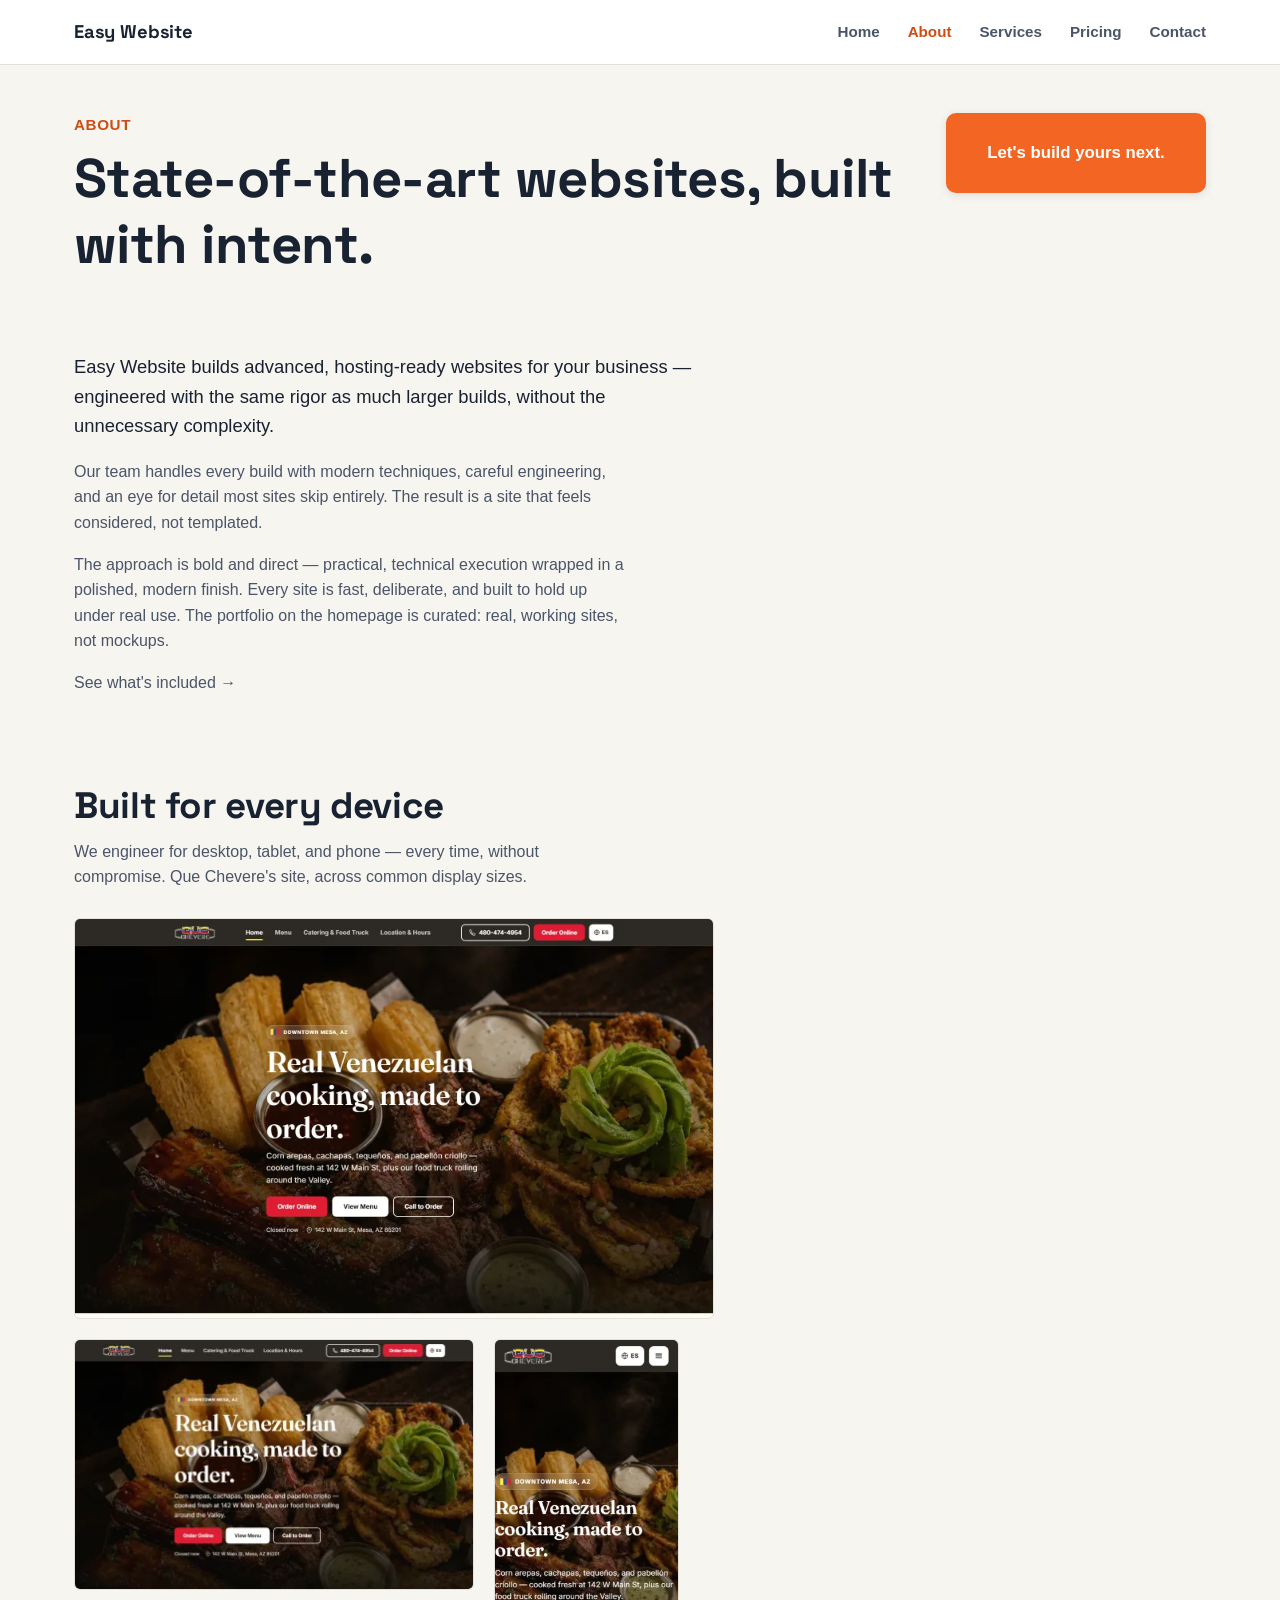
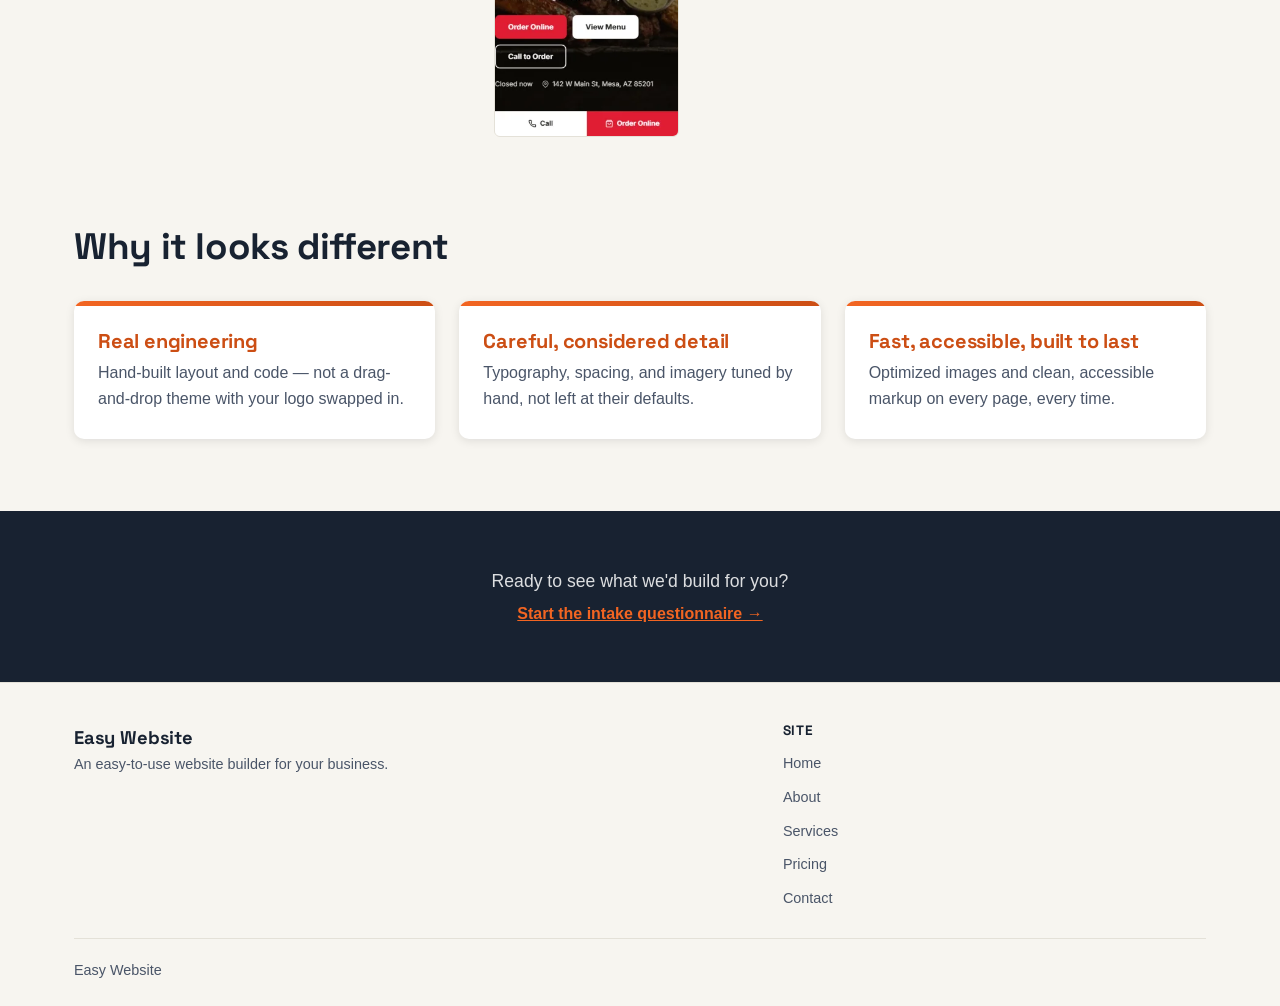
==== about.html @ c815bbab "Expand Services grid, move device showcase to About, add CTA everywhere Services now lists 13 capabi" ====
<!DOCTYPE html>
<html lang="en">
<head>
<meta charset="UTF-8">
<meta name="viewport" content="width=device-width, initial-scale=1.0">
<title>About — Easy Website</title>
<meta name="description" content="Easy Website builds advanced, curated websites for your business — bold, direct, with modern technique and careful engineering.">
<link rel="canonical" href="https://lancewagner123.github.io/easy-website/about.html">
<link rel="preconnect" href="https://fonts.googleapis.com">
<link rel="preconnect" href="https://fonts.gstatic.com" crossorigin>
<link href="https://fonts.googleapis.com/css2?family=Space+Grotesk:wght@500;700&display=swap" rel="stylesheet">
<link rel="stylesheet" href="assets/css/style.css">
</head>
<body>
<a class="skip-link" href="#main">Skip to content</a>

<header class="site-header">
  <div class="container site-header__inner">
    <a href="index.html" class="logo">Easy Website</a>
    <nav class="nav">
      <ul class="nav-links">
        <li><a href="index.html">Home</a></li>
        <li><a href="about.html" aria-current="page">About</a></li>
        <li><a href="services.html">Services</a></li>
        <li><a href="pricing.html">Pricing</a></li>
        <li><a href="contact.html">Contact</a></li>
      </ul>
    </nav>
    <button class="nav-toggle" aria-label="Menu" aria-expanded="false">
      <svg width="24" height="24" viewBox="0 0 24 24" fill="none" stroke="currentColor" stroke-width="2" stroke-linecap="round" stroke-linejoin="round"><line x1="3" y1="6" x2="21" y2="6"/><line x1="3" y1="12" x2="21" y2="12"/><line x1="3" y1="18" x2="21" y2="18"/></svg>
    </button>
  </div>
</header>

<main id="main">

  <section class="page-hero">
    <div class="container hero__inner">
      <div class="hero__content">
        <p class="hero__sub">About</p>
        <h1>State-of-the-art websites, built with intent.</h1>
      </div>
      <a class="btn-cta" href="https://forms.gle/baLx64cR48J1R1YM6" target="_blank" rel="noopener">Let's build yours next.</a>
    </div>
  </section>

  <section class="section">
    <div class="container">
      <p class="about-lede">Easy Website builds advanced, hosting-ready websites for your business — engineered with the same rigor as much larger builds, without the unnecessary complexity.</p>
      <p>Our team handles every build with modern techniques, careful engineering, and an eye for detail most sites skip entirely. The result is a site that feels considered, not templated.</p>
      <p>The approach is bold and direct — practical, technical execution wrapped in a polished, modern finish. Every site is fast, deliberate, and built to hold up under real use. The <a href="index.html">portfolio</a> on the homepage is curated: real, working sites, not mockups.</p>
      <p><a href="services.html">See what's included &rarr;</a></p>
    </div>
  </section>

  <section class="section device-section" aria-labelledby="device-heading">
    <div class="container">
      <h2 id="device-heading">Built for every device</h2>
      <p>We engineer for desktop, tablet, and phone — every time, without compromise. Que Chevere's site, across common display sizes.</p>

      <div class="device-showcase">
        <figure class="device-showcase__main">
          <img
            src="img/que-chevere-home-desktop-800w.webp"
            srcset="img/que-chevere-home-desktop-400w.webp   400w,
                    img/que-chevere-home-desktop-800w.webp   800w,
                    img/que-chevere-home-desktop-1200w.webp 1200w"
            sizes="640px"
            width="1600" height="1000"
            loading="lazy" decoding="async"
            alt="Que Chevere homepage at desktop width">
        </figure>
        <div class="device-showcase__row">
          <figure>
            <img
              src="img/que-chevere-home-tablet-landscape-700w.webp"
              srcset="img/que-chevere-home-tablet-landscape-400w.webp   400w,
                      img/que-chevere-home-tablet-landscape-700w.webp   700w,
                      img/que-chevere-home-tablet-landscape-1000w.webp 1000w"
              sizes="400px"
              width="1280" height="800"
              loading="lazy" decoding="async"
              alt="Que Chevere homepage at landscape tablet width">
          </figure>
          <figure>
            <img
              src="img/que-chevere-home-mobile-300w.webp"
              srcset="img/que-chevere-home-mobile-300w.webp 300w,
                      img/que-chevere-home-mobile-390w.webp 390w"
              sizes="184.8px"
              width="390" height="844"
              loading="lazy" decoding="async"
              alt="Que Chevere homepage at mobile width">
          </figure>
        </div>
      </div>
    </div>
  </section>

  <section class="section">
    <div class="container">
      <h2>Why it looks different</h2>
      <div class="value-grid">
        <div class="value-card">
          <h3>Real engineering</h3>
          <p>Hand-built layout and code — not a drag-and-drop theme with your logo swapped in.</p>
        </div>
        <div class="value-card">
          <h3>Careful, considered detail</h3>
          <p>Typography, spacing, and imagery tuned by hand, not left at their defaults.</p>
        </div>
        <div class="value-card">
          <h3>Fast, accessible, built to last</h3>
          <p>Optimized images and clean, accessible markup on every page, every time.</p>
        </div>
      </div>
    </div>
  </section>

  <section class="cta-band">
    <div class="container">
      <p>Ready to see what we'd build for you?</p>
      <a href="https://forms.gle/baLx64cR48J1R1YM6" target="_blank" rel="noopener">Start the intake questionnaire &rarr;</a>
    </div>
  </section>

</main>

<footer class="site-footer">
  <div class="container">
    <div class="footer-grid">
      <div class="footer-col">
        <span class="logo">Easy Website</span>
        <p>An easy-to-use website builder for your business.</p>
      </div>
      <div class="footer-col">
        <h4>Site</h4>
        <ul>
          <li><a href="index.html">Home</a></li>
          <li><a href="about.html">About</a></li>
          <li><a href="services.html">Services</a></li>
          <li><a href="pricing.html">Pricing</a></li>
          <li><a href="contact.html">Contact</a></li>
        </ul>
      </div>
    </div>
    <div class="footer-bottom">
      <p>Easy Website</p>
    </div>
  </div>
</footer>

<script src="assets/js/main.js"></script>
</body>
</html>
---- assets/css/style.css ----
/* Easy Website — stylesheet. Bold/direct, practical/utilitarian tone; clean,
   photo-heavy feel; client-requested accent color: orange. What's worth KEEPING
   as-is is noted inline; those lines encode real bugs found the hard way (see
   factory_instructions.md §3). */

:root {
  --ink: #182231;
  --ink-soft: #4a5568;
  --line: #e4e1d8;
  --off-white: #f7f5f0;
  --white: #ffffff;
  --orange: #f26522;
  --orange-dark: #cc4e14;
  --radius: 10px;
  --shadow-sm: 0 2px 10px rgba(7, 12, 22, 0.1);
  --shadow-lg: 0 20px 45px rgba(7, 12, 22, 0.28);
  --max: 1180px;
  --font: -apple-system, BlinkMacSystemFont, "Segoe UI", Roboto, Helvetica, Arial, sans-serif;
  /* Headings only — body text stays on the plain system stack for readability.
     Space Grotesk brings a bit of the "advanced/state-of-the-art" personality
     the client asked for without touching body copy. Loaded via Google Fonts
     <link> in each page's <head>. */
  --font-heading: "Space Grotesk", var(--font);
}

* { box-sizing: border-box; }
html { scroll-behavior: smooth; }

body {
  margin: 0;
  font-family: var(--font);
  color: var(--ink);
  background: var(--off-white);
  line-height: 1.6;
  -webkit-font-smoothing: antialiased;
}

/* height: auto is not optional here — without it, an <img> with HTML width/height
   attributes keeps its ORIGINAL height once max-width scales the width down,
   producing a tall, mostly-cropped sliver. See factory_instructions.md §3, Trap 2. */
img { max-width: 100%; height: auto; display: block; }

a { color: inherit; text-decoration: none; }

.container {
  max-width: var(--max);
  margin: 0 auto;
  padding: 0 24px;
}

h1, h2, h3, h4 {
  font-family: var(--font-heading);
  line-height: 1.2;
  margin: 0 0 0.5em;
  font-weight: 700;
  letter-spacing: -0.01em;
}

h1 { font-size: clamp(2.1rem, 5vw, 3.4rem); }
h2 { font-size: clamp(1.6rem, 3.2vw, 2.3rem); }
h3 { font-size: 1.25rem; }

p { margin: 0 0 1em; color: var(--ink-soft); }
p:last-child { margin-bottom: 0; }

/* Full-bleed hero with a photo behind overlaid text: DO NOT combine aspect-ratio
   with max-height on the same element (factory_instructions.md §3, Trap 1) — it
   shrinks the element's WIDTH to preserve the ratio instead of just capping height,
   leaving empty gutters instead of a full-width banner. Set height directly instead:
     .hero { height: min(<H/W as vw>, <cap>px); }
   e.g. for a 1700x924 photo: height: min(54.35vw, 700px);
   Verify with getBoundingClientRect(), not just a screenshot at one viewport width. */

.skip-link {
  position: absolute;
  left: -9999px;
  top: 0;
  background: var(--orange);
  color: var(--white);
  padding: 12px 20px;
  z-index: 100;
}
.skip-link:focus { left: 0; }

/* Concept comparison badge — internal review only, not real site chrome.
   Remove once a concept is picked and this stops being a side-by-side review. */
.concept-badge {
  background: #fff4ec;
  border-bottom: 1px dashed var(--orange);
  color: var(--orange-dark);
  font-size: 0.85rem;
  font-weight: 700;
  text-align: center;
  padding: 8px 12px;
}
.concept-badge a { text-decoration: underline; }

/* Header */
.site-header {
  border-bottom: 1px solid var(--line);
  background: var(--white);
}
.site-header__inner {
  display: flex;
  align-items: center;
  justify-content: space-between;
  min-height: 64px;
}
.logo {
  font-family: var(--font-heading);
  font-weight: 700;
  font-size: 1.15rem;
  letter-spacing: -0.01em;
}

/* Nav */
.nav-links {
  display: flex;
  gap: 28px;
  list-style: none;
  margin: 0;
  padding: 0;
}
.nav-links a {
  font-weight: 600;
  font-size: 0.95rem;
  color: var(--ink-soft);
}
.nav-links a:hover,
.nav-links a[aria-current="page"] {
  color: var(--orange-dark);
}
.nav-toggle {
  display: none;
  background: none;
  border: none;
  padding: 6px;
  cursor: pointer;
  color: var(--ink);
}

@media (max-width: 700px) {
  .nav-toggle { display: block; }
  .nav-links {
    position: absolute;
    top: 100%;
    left: 0;
    right: 0;
    flex-direction: column;
    gap: 0;
    background: var(--white);
    border-bottom: 1px solid var(--line);
    box-shadow: var(--shadow-sm);
    max-height: 0;
    overflow: hidden;
    transition: max-height 0.25s ease;
  }
  .nav-links a {
    display: block;
    padding: 14px 24px;
    border-top: 1px solid var(--line);
  }
  .site-header { position: relative; }
  body.nav-open .nav-links { max-height: 260px; }
}

/* Interior page hero (About/Services/Contact) — smaller than the homepage hero */
.page-hero {
  padding: 48px 0 32px;
}
.page-hero p.hero__sub { margin-bottom: 0.6em; }
.page-hero h1 { max-width: 24ch; }

/* Hero */
.hero {
  padding: 72px 0 56px;
}
.hero h1 { max-width: 20ch; }
.hero__sub {
  color: var(--orange-dark);
  font-weight: 700;
  text-transform: uppercase;
  letter-spacing: 0.04em;
  font-size: 0.95rem;
}

/* Hero layout: heading/copy on the left, CTA button to its right.
   Shared by the homepage hero and the interior-page hero. Top-aligned
   (not centered) on purpose: content length varies page to page (2
   lines on the homepage, 3 on interior pages, different wrapping), and
   center-aligning made the button land at a different Y on every page.
   Top-aligning pins it to a fixed offset from the section's own
   padding, so it's pixel-identical across every .page-hero page —
   confirmed via getBoundingClientRect(), not eyeballed. */
.hero__inner {
  display: flex;
  align-items: flex-start;
  gap: 40px;
}
.hero__content { flex: 1 1 auto; min-width: 0; }

/* Fixed width AND min-height (not max-width) — every .btn-cta on every
   page must render at the identical size regardless of its text length.
   With only max-width, "Build a website." (one line) rendered visibly
   smaller than "Let's get started on your own website." (wraps to two) —
   found by comparing screenshots side by side, not by assumption. */
.btn-cta {
  flex: 0 0 auto;
  display: inline-flex;
  align-items: center;
  justify-content: center;
  text-align: center;
  background: var(--orange);
  color: var(--white);
  font-weight: 800;
  font-size: 1.05rem;
  line-height: 1.3;
  padding: 12px 24px;
  border-radius: var(--radius);
  box-shadow: var(--shadow-sm);
  width: 260px;
  min-height: 80px;
}
.btn-cta:hover { background: var(--orange-dark); }

@media (max-width: 700px) {
  .hero__inner { flex-direction: column; align-items: flex-start; gap: 24px; }
  .btn-cta { width: 100%; min-height: 64px; }
}

/* Portfolio — bento grid */
.portfolio {
  padding: 16px 0 80px;
}
.portfolio h2 { margin-bottom: 0.3em; }
.portfolio__hint {
  color: var(--orange-dark);
  font-weight: 700;
  font-size: 0.9rem;
  margin-top: 0.3em;
}

.bento-grid {
  display: grid;
  grid-template-columns: 1.4fr 1fr;
  grid-template-rows: repeat(2, 220px);
  gap: 16px;
  margin-top: 32px;
}

.bento-item {
  position: relative;
  display: block;
  border-radius: var(--radius);
  overflow: hidden;
  background: var(--ink);
  box-shadow: var(--shadow-sm);
}
.bento-item img {
  width: 100%;
  height: 100%;
  object-fit: cover;
  object-position: top center;
}
.bento-item--large { grid-row: 1 / 3; }

.bento-caption {
  position: absolute;
  left: 0; right: 0; bottom: 0;
  padding: 20px;
  background: linear-gradient(0deg, rgba(0,0,0,0.72) 0%, rgba(0,0,0,0) 100%);
  color: var(--white);
  display: flex;
  flex-direction: column;
  gap: 2px;
}
.bento-caption strong { font-size: 1.05rem; }
.bento-caption small { color: rgba(255,255,255,0.85); }

.bento-item--cta {
  display: flex;
  align-items: center;
  justify-content: center;
  background: var(--orange);
  text-align: center;
  padding: 20px;
}
.bento-item--cta p {
  color: var(--white);
  font-weight: 800;
  font-size: 1.2rem;
  margin: 0;
}

@media (max-width: 700px) {
  .bento-grid {
    grid-template-columns: 1fr;
    grid-template-rows: none;
  }
  .bento-item, .bento-item--large { grid-row: auto; height: 260px; }
}

/* Device showcase (Services page) — heading + copy above, then the
   image cluster: desktop full-size on top, tablet + mobile side by
   side underneath. Mobile is scaled so its HEIGHT matches the TABLET
   IMAGE'S WIDTH (not the tablet's height) — a deliberate, unusual pairing
   requested directly, not a typo carried over from an earlier revision
   where mobile matched tablet's height instead. No card/background/
   border wrapping the group — the images sit directly on the page, and
   the two internal gaps (main-to-row, tablet-to-mobile) share one value
   so neither reads as tighter/looser than the other. Kept deliberately
   un-cropped (no object-fit) since these are "here's what it looks
   like" proof shots, not decorative tiles — cropping would misrepresent
   them. */
.device-section { padding-top: 8px; }
.device-section h2 { margin-bottom: 0.3em; }
.device-section > .container > p { max-width: 60ch; }

.device-showcase {
  --device-gap: 20px; /* same value used for both the vertical gap below
                          and the horizontal gap between tablet/mobile */
  display: flex;
  flex-direction: column;
  gap: var(--device-gap);
  margin-top: 28px;
}
.device-showcase figure { margin: 0; }
.device-showcase img {
  display: block;
  border-radius: 6px;
  border: 1px solid var(--line);
}

.device-showcase__main { width: 640px; max-width: 90vw; }
.device-showcase__main img { width: 100%; }

.device-showcase__row {
  display: flex;
  align-items: flex-start;
  gap: var(--device-gap);
}
.device-showcase__row img { height: auto; }
.device-showcase__row figure:nth-child(1) img { width: 400px; max-width: 60vw; }
/* Mobile's HEIGHT is set to match the tablet image's WIDTH (400px wide
   landscape tablet at a 1280:800 source ratio). At the mobile source's
   390:844 ratio, a 400px-tall render works out to ~184.8px wide. */
.device-showcase__row figure:nth-child(2) img { width: 184.8px; max-width: 26vw; }

@media (max-width: 700px) {
  .device-showcase__main { width: 100%; max-width: none; }
  /* Explicit width overrides, not max-width — the base rule's fixed
     `width` would otherwise keep winning and the figures/images end up
     sized inconsistently with each other (found by inspecting actual
     computed widths, not by assumption). Tablet:mobile stays side by
     side at every width (never wraps); mobile's width here is derived
     the same way as the desktop rule — its height should equal the
     240px tablet's width, i.e. also 240px tall, which at mobile's
     390:844 ratio is ~111px wide. */
  .device-showcase__row figure:nth-child(1) img { width: 240px; }
  .device-showcase__row figure:nth-child(2) img { width: 111px; }
}

/* Generic content section, used by About/Services/Contact */
.section {
  padding: 16px 0 72px;
}
.section p { max-width: 62ch; }

/* About page */
.about-lede {
  font-size: 1.15rem;
  color: var(--ink);
  max-width: 62ch;
}

/* Services page — full capability grid. Same elevated treatment as the
   pricing cards (gradient top-accent bar, lifted shadow) so the two most
   "sell the business" pages share one visual language. */
.services-grid {
  display: grid;
  grid-template-columns: repeat(3, 1fr);
  gap: 24px;
  margin-top: 32px;
  list-style: none;
  padding: 0;
}
.service-card {
  position: relative;
  background: var(--white);
  border-radius: var(--radius);
  padding: 26px 24px;
  box-shadow: var(--shadow-sm);
  overflow: hidden;
  transition: transform 0.18s ease, box-shadow 0.18s ease;
}
.service-card::before {
  content: "";
  position: absolute;
  top: 0; left: 0; right: 0;
  height: 5px;
  background: linear-gradient(90deg, var(--orange) 0%, var(--orange-dark) 100%);
}
.service-card:hover {
  transform: translateY(-4px);
  box-shadow: var(--shadow-lg);
}
.service-card h3 {
  margin-bottom: 0.35em;
  color: var(--orange-dark);
  font-size: 1.1rem;
}
.service-card p { margin: 0; }

@media (max-width: 900px) {
  .services-grid { grid-template-columns: repeat(2, 1fr); }
}
@media (max-width: 700px) {
  .services-grid { grid-template-columns: 1fr; }
}

/* Reusable checkmarked list — same icon/checkmark treatment originally
   built for the pricing cards, shared so About/Contact can use the same
   "confirmed benefit" visual language without duplicating the rules. */
.price-card__features,
.check-list {
  list-style: none;
  margin: 0;
  padding: 0;
  display: flex;
  flex-direction: column;
  gap: 12px;
}
.price-card__features li,
.check-list li {
  position: relative;
  padding-left: 30px;
  color: var(--ink);
  font-weight: 600;
  font-size: 0.95rem;
}
.price-card__features li::before,
.check-list li::before {
  content: "";
  position: absolute;
  left: 0; top: 3px;
  width: 20px; height: 20px;
  border-radius: 50%;
  background: var(--orange);
}
.price-card__features li::after,
.check-list li::after {
  content: "";
  position: absolute;
  left: 6.5px; top: 8px;
  width: 7px; height: 4px;
  border-left: 2px solid var(--white);
  border-bottom: 2px solid var(--white);
  transform: rotate(-45deg);
}

/* Reusable closing CTA band — full-bleed dark section with a centered
   line + underlined link. Same visual language as .pricing-close, but
   self-contained (own dark background) so any page can drop it in
   without needing a dark parent section already. */
.cta-band {
  background: var(--ink);
  padding: 56px 0;
  text-align: center;
}
.cta-band p {
  color: rgba(255, 255, 255, 0.85);
  font-size: 1.1rem;
  margin: 0 0 0.3em;
  max-width: none;
}
.cta-band a {
  color: var(--orange);
  font-weight: 800;
  text-decoration: underline;
}
.cta-band a:hover { color: var(--orange-dark); }

/* About page — "why it's different" feature grid */
.value-grid {
  display: grid;
  grid-template-columns: repeat(3, 1fr);
  gap: 24px;
  margin-top: 32px;
}
.value-card {
  position: relative;
  background: var(--white);
  border-radius: var(--radius);
  padding: 28px 24px;
  box-shadow: var(--shadow-sm);
  overflow: hidden;
}
.value-card::before {
  content: "";
  position: absolute;
  top: 0; left: 0; right: 0;
  height: 5px;
  background: linear-gradient(90deg, var(--orange) 0%, var(--orange-dark) 100%);
}
.value-card h3 { color: var(--orange-dark); margin-bottom: 0.35em; }
.value-card p { margin: 0; }

@media (max-width: 900px) {
  .value-grid { grid-template-columns: 1fr; }
}

/* Contact page — form + a supporting "what to expect" panel side by side,
   both elevated to match the pricing page's card treatment. */
.contact-layout {
  display: grid;
  grid-template-columns: 1.1fr 0.9fr;
  gap: 32px;
  align-items: start;
  margin-top: 28px;
}

.contact-card {
  position: relative;
  background: var(--white);
  border-radius: 16px;
  padding: 36px 32px;
  box-shadow: var(--shadow-lg);
  overflow: hidden;
}
.contact-card::before {
  content: "";
  position: absolute;
  top: 0; left: 0; right: 0;
  height: 6px;
  background: linear-gradient(90deg, var(--orange) 0%, var(--orange-dark) 100%);
}

.contact-aside {
  background: var(--ink);
  border-radius: 16px;
  padding: 32px 28px;
  color: var(--white);
}
.contact-aside h2 {
  font-size: 1.3rem;
  margin-bottom: 0.7em;
}
.contact-aside .check-list li { color: var(--white); }

@media (max-width: 900px) {
  .contact-layout { grid-template-columns: 1fr; }
}

.contact-form {
  max-width: 520px;
  margin-top: 0;
  display: flex;
  flex-direction: column;
  gap: 16px;
}
.contact-form label {
  display: flex;
  flex-direction: column;
  gap: 6px;
  font-weight: 700;
  font-size: 0.9rem;
}
.contact-form input,
.contact-form textarea {
  font: inherit;
  padding: 12px 14px;
  border: 1px solid var(--line);
  border-radius: var(--radius);
  background: var(--white);
  color: var(--ink);
}
.contact-form input:focus,
.contact-form textarea:focus {
  outline: 2px solid var(--orange);
  outline-offset: 1px;
}
.contact-form textarea { resize: vertical; min-height: 120px; }
.contact-form button {
  align-self: flex-start;
  font: inherit;
  font-weight: 800;
  background: var(--orange);
  color: var(--white);
  border: none;
  border-radius: var(--radius);
  padding: 13px 26px;
  cursor: pointer;
}
.contact-form button:hover { background: var(--orange-dark); }
.contact-note {
  font-size: 0.85rem;
  color: var(--ink-soft);
  margin-top: 10px;
}

/* Footer */
.site-footer {
  border-top: 1px solid var(--line);
  padding: 40px 0 24px;
}
.site-footer p {
  margin: 0;
  font-size: 0.9rem;
  color: var(--ink-soft);
}
.footer-grid {
  display: grid;
  grid-template-columns: 1.6fr 1fr;
  gap: 32px;
  padding-bottom: 28px;
}
.footer-col h4 {
  font-size: 0.85rem;
  text-transform: uppercase;
  letter-spacing: 0.04em;
  color: var(--ink);
  margin-bottom: 0.8em;
}
.footer-col ul {
  list-style: none;
  margin: 0;
  padding: 0;
  display: flex;
  flex-direction: column;
  gap: 8px;
}
.footer-col ul a { font-size: 0.9rem; color: var(--ink-soft); }
.footer-col ul a:hover { color: var(--orange-dark); }
.footer-bottom {
  border-top: 1px solid var(--line);
  padding-top: 20px;
}
@media (max-width: 700px) {
  .footer-grid { grid-template-columns: 1fr; gap: 24px; }
}

/* Pricing page — deliberately more elevated than the rest of the site
   ("dress it up," client's own words). Dark section background so the
   white cards read as premium objects floating on top, generous
   spacing, a large heading-font price display, and a checkmarked
   feature list per plan. */
.pricing-section {
  background: var(--ink);
  padding: 64px 0 80px;
}
.pricing-section .container > p {
  color: rgba(255, 255, 255, 0.75);
  max-width: 60ch;
  margin-bottom: 40px;
}
.pricing-section__link { color: var(--white); text-decoration: underline; }
.pricing-section__link:hover { color: var(--orange); }

.pricing-grid {
  display: grid;
  grid-template-columns: repeat(2, 1fr);
  gap: 32px;
}

.price-card {
  position: relative;
  background: var(--white);
  border-radius: 16px;
  padding: 44px 40px;
  box-shadow: var(--shadow-lg);
  overflow: hidden;
}
.price-card::before {
  content: "";
  position: absolute;
  top: 0; left: 0; right: 0;
  height: 6px;
  background: linear-gradient(90deg, var(--orange) 0%, var(--orange-dark) 100%);
}

.price-card__eyebrow {
  color: var(--orange-dark);
  font-weight: 800;
  text-transform: uppercase;
  letter-spacing: 0.06em;
  font-size: 0.85rem;
  margin: 0 0 0.6em;
}
.price-card__title {
  font-size: 1.4rem;
  margin-bottom: 0.6em;
}

.price-card__price {
  font-family: var(--font-heading);
  font-weight: 700;
  font-size: 3rem;
  line-height: 1;
  color: var(--ink);
  margin: 0 0 0.15em;
  letter-spacing: -0.01em;
}
.price-card__price span {
  display: inline-block;
  font-family: var(--font);
  font-weight: 700;
  font-size: 0.95rem;
  color: var(--ink-soft);
  margin-left: 10px;
  letter-spacing: normal;
}
.price-card__extra {
  font-family: var(--font-heading);
  font-weight: 700;
  font-size: 1.4rem;
  color: var(--orange-dark);
  margin: 0 0 1.1em;
}
.price-card__extra span {
  font-family: var(--font);
  font-weight: 700;
  font-size: 0.85rem;
  color: var(--ink-soft);
  margin-left: 6px;
}

.price-card__desc { margin-bottom: 1.4em; }

.price-card__features {
  list-style: none;
  margin: 0;
  padding: 0;
  display: flex;
  flex-direction: column;
  gap: 12px;
}
.price-card__features li {
  position: relative;
  padding-left: 30px;
  color: var(--ink);
  font-weight: 600;
  font-size: 0.95rem;
}
.price-card__features li::before {
  content: "";
  position: absolute;
  left: 0; top: 3px;
  width: 20px; height: 20px;
  border-radius: 50%;
  background: var(--orange);
}
.price-card__features li::after {
  content: "";
  position: absolute;
  left: 6.5px; top: 8px;
  width: 7px; height: 4px;
  border-left: 2px solid var(--white);
  border-bottom: 2px solid var(--white);
  transform: rotate(-45deg);
}

.guarantee-banner {
  margin-top: 40px;
  padding: 28px 32px;
  background: #fff4ec;
  border: 1px solid var(--orange);
  border-radius: var(--radius);
  display: flex;
  align-items: center;
  gap: 16px;
}
.guarantee-banner__icon {
  flex: 0 0 auto;
  width: 40px; height: 40px;
  border-radius: 50%;
  background: var(--orange);
  color: var(--white);
  display: flex;
  align-items: center;
  justify-content: center;
  font-family: var(--font-heading);
  font-weight: 700;
  font-size: 1.2rem;
}
.guarantee-banner p {
  margin: 0;
  color: var(--ink);
  font-weight: 700;
  font-size: 1.05rem;
}

.pricing-close {
  margin-top: 56px;
  text-align: center;
}
.pricing-close p {
  color: rgba(255, 255, 255, 0.85);
  font-size: 1.1rem;
  margin-bottom: 0.3em;
}
.pricing-close a {
  color: var(--orange);
  font-weight: 800;
  text-decoration: underline;
}
.pricing-close a:hover { color: var(--orange-dark); }

@media (max-width: 700px) {
  .pricing-grid { grid-template-columns: 1fr; }
  .price-card { padding: 32px 24px; }
  .price-card__price { font-size: 2.4rem; }
}
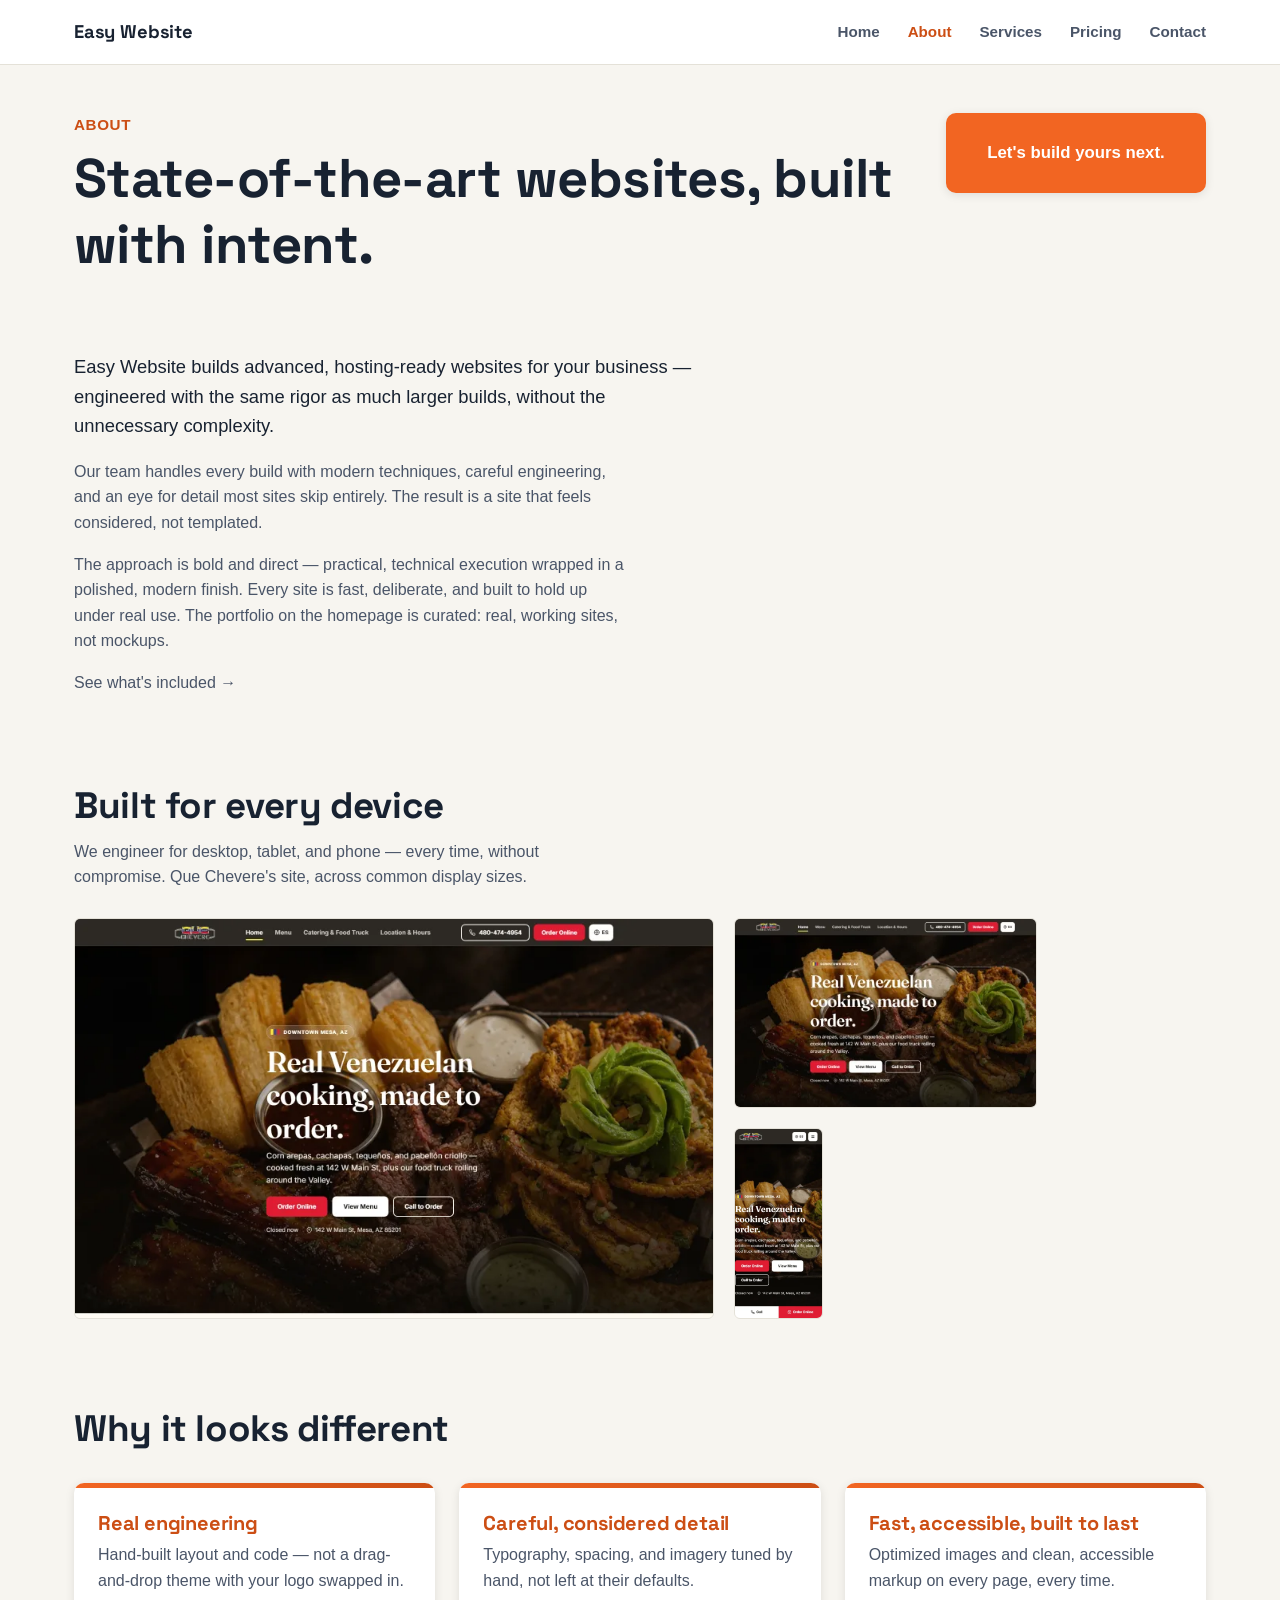
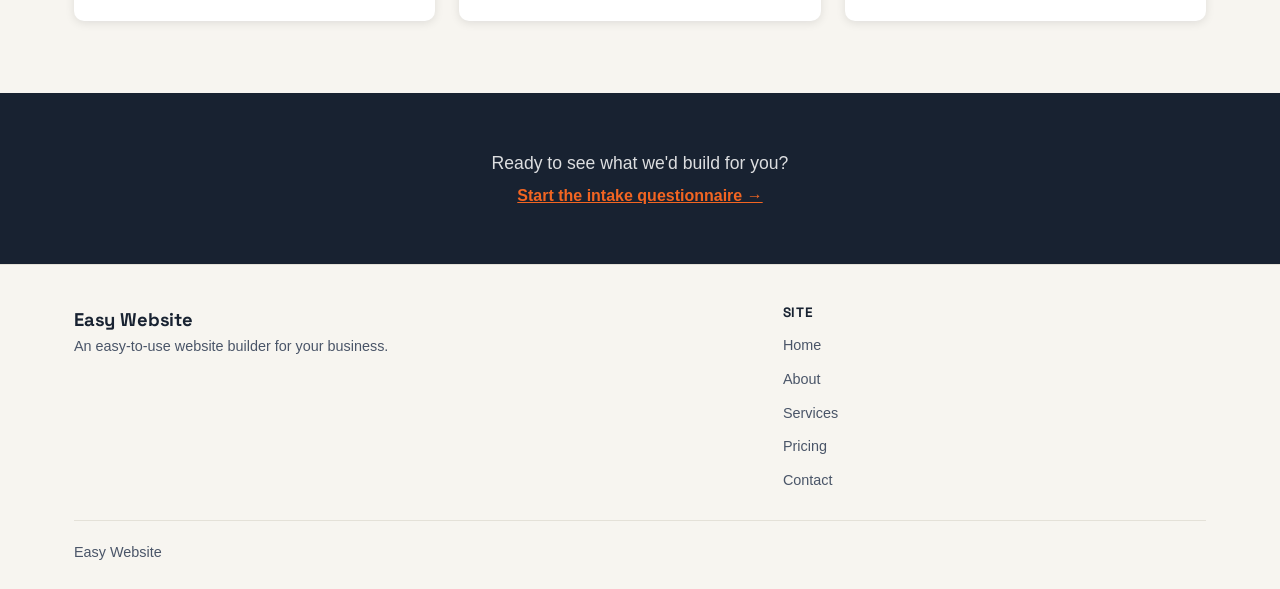
==== commit c8bf851b: "Rebuild device showcase as a rectangle, add pricing add-on, homepage gusto pass Mobile image now hei" ====
--- a/about.html
+++ b/about.html
@@ -70,14 +70,14 @@
             loading="lazy" decoding="async"
             alt="Que Chevere homepage at desktop width">
         </figure>
-        <div class="device-showcase__row">
+        <div class="device-showcase__stack">
           <figure>
             <img
               src="img/que-chevere-home-tablet-landscape-700w.webp"
               srcset="img/que-chevere-home-tablet-landscape-400w.webp   400w,
                       img/que-chevere-home-tablet-landscape-700w.webp   700w,
                       img/que-chevere-home-tablet-landscape-1000w.webp 1000w"
-              sizes="400px"
+              sizes="303.4px"
               width="1280" height="800"
               loading="lazy" decoding="async"
               alt="Que Chevere homepage at landscape tablet width">
@@ -87,7 +87,7 @@
               src="img/que-chevere-home-mobile-300w.webp"
               srcset="img/que-chevere-home-mobile-300w.webp 300w,
                       img/que-chevere-home-mobile-390w.webp 390w"
-              sizes="184.8px"
+              sizes="89.05px"
               width="390" height="844"
               loading="lazy" decoding="async"
               alt="Que Chevere homepage at mobile width">
--- a/assets/css/style.css
+++ b/assets/css/style.css
@@ -255,13 +255,17 @@
   overflow: hidden;
   background: var(--ink);
   box-shadow: var(--shadow-sm);
-}
+  transition: box-shadow 0.18s ease;
+}
+.bento-item:hover { box-shadow: var(--shadow-lg); }
 .bento-item img {
   width: 100%;
   height: 100%;
   object-fit: cover;
   object-position: top center;
-}
+  transition: transform 0.25s ease;
+}
+.bento-item:hover img { transform: scale(1.05); }
 .bento-item--large { grid-row: 1 / 3; }
 
 .bento-caption {
@@ -300,28 +304,41 @@
   .bento-item, .bento-item--large { grid-row: auto; height: 260px; }
 }
 
-/* Device showcase (Services page) — heading + copy above, then the
-   image cluster: desktop full-size on top, tablet + mobile side by
-   side underneath. Mobile is scaled so its HEIGHT matches the TABLET
-   IMAGE'S WIDTH (not the tablet's height) — a deliberate, unusual pairing
-   requested directly, not a typo carried over from an earlier revision
-   where mobile matched tablet's height instead. No card/background/
-   border wrapping the group — the images sit directly on the page, and
-   the two internal gaps (main-to-row, tablet-to-mobile) share one value
-   so neither reads as tighter/looser than the other. Kept deliberately
-   un-cropped (no object-fit) since these are "here's what it looks
-   like" proof shots, not decorative tiles — cropping would misrepresent
-   them. */
+/* Device showcase (About page) — heading + copy above, then the image
+   cluster: desktop full-height on the left, tablet stacked above mobile
+   on the right. Deliberately built to read as ONE clean rectangle: the
+   tablet+mobile column's combined height (two images + the gap between
+   them) is set to equal the desktop image's height exactly, and mobile's
+   height is set equal to tablet's height (both requested directly,
+   2026-07-21 — reversing the previous "mobile matches tablet's width"
+   rule from an earlier revision). The same --device-gap value is used
+   for every gap in the cluster (main-to-stack, tablet-to-mobile) so the
+   spacing reads as even throughout, not just within one axis. No card/
+   background/border wrapping the group — the images sit directly on the
+   page. Kept deliberately un-cropped (no object-fit) since these are
+   "here's what it looks like" proof shots, not decorative tiles —
+   cropping would misrepresent them.
+
+   The math accounts for the sitewide `border-box` sizing plus each
+   image's 1px border (so a `width` value is the BORDER-BOX total, 2px
+   more than the content width the aspect ratio actually applies to):
+     desktop content height = (640-2) * (1000/1600)      = 398.75px  -> total 400.75px
+     tablet content height  = (400.75-2 - gap) / 2        = 188.375px -> total 190.375px
+     tablet content width   = 188.375 * (1280/800)        = 301.4px  -> total 303.4px
+     mobile content height  = tablet content height        = 188.375px -> total 190.375px
+     mobile content width   = 188.375 * (390/844)          = 87.05px -> total 89.05px
+   Verify with getBoundingClientRect() after any future resize — these
+   numbers only form a true rectangle at viewport widths wide enough for
+   the desktop image to sit at its full 640px (not the 90vw cap). */
 .device-section { padding-top: 8px; }
 .device-section h2 { margin-bottom: 0.3em; }
 .device-section > .container > p { max-width: 60ch; }
 
 .device-showcase {
-  --device-gap: 20px; /* same value used for both the vertical gap below
-                          and the horizontal gap between tablet/mobile */
-  display: flex;
-  flex-direction: column;
+  --device-gap: 20px;
+  display: flex;
   gap: var(--device-gap);
+  align-items: flex-start;
   margin-top: 28px;
 }
 .device-showcase figure { margin: 0; }
@@ -331,33 +348,31 @@
   border: 1px solid var(--line);
 }
 
-.device-showcase__main { width: 640px; max-width: 90vw; }
+.device-showcase__main { width: 640px; max-width: 90vw; flex: 0 0 auto; }
 .device-showcase__main img { width: 100%; }
 
-.device-showcase__row {
-  display: flex;
-  align-items: flex-start;
+.device-showcase__stack {
+  display: flex;
+  flex-direction: column;
   gap: var(--device-gap);
-}
-.device-showcase__row img { height: auto; }
-.device-showcase__row figure:nth-child(1) img { width: 400px; max-width: 60vw; }
-/* Mobile's HEIGHT is set to match the tablet image's WIDTH (400px wide
-   landscape tablet at a 1280:800 source ratio). At the mobile source's
-   390:844 ratio, a 400px-tall render works out to ~184.8px wide. */
-.device-showcase__row figure:nth-child(2) img { width: 184.8px; max-width: 26vw; }
+  flex: 0 0 auto;
+}
+.device-showcase__stack img { height: auto; }
+.device-showcase__stack figure:nth-child(1) img { width: 303.4px; }
+.device-showcase__stack figure:nth-child(2) img { width: 89.05px; }
 
 @media (max-width: 700px) {
+  /* Same rectangle logic, recomputed for the narrower fixed tablet width
+     already established at this breakpoint (240px total, 238px content):
+     tablet content height = 238*(800/1280) = 148.75px -> total 150.75px;
+     mobile content height matches it (148.75px), giving a mobile content
+     width of 148.75*(390/844) = 68.72px -> total 70.72px. Stacked
+     vertically (not side by side) below the full-width main image —
+     there's no room for a second column at phone widths. */
+  .device-showcase { flex-direction: column; }
   .device-showcase__main { width: 100%; max-width: none; }
-  /* Explicit width overrides, not max-width — the base rule's fixed
-     `width` would otherwise keep winning and the figures/images end up
-     sized inconsistently with each other (found by inspecting actual
-     computed widths, not by assumption). Tablet:mobile stays side by
-     side at every width (never wraps); mobile's width here is derived
-     the same way as the desktop rule — its height should equal the
-     240px tablet's width, i.e. also 240px tall, which at mobile's
-     390:844 ratio is ~111px wide. */
-  .device-showcase__row figure:nth-child(1) img { width: 240px; }
-  .device-showcase__row figure:nth-child(2) img { width: 111px; }
+  .device-showcase__stack figure:nth-child(1) img { width: 240px; }
+  .device-showcase__stack figure:nth-child(2) img { width: 70.72px; }
 }
 
 /* Generic content section, used by About/Services/Contact */
@@ -494,6 +509,11 @@
   padding: 28px 24px;
   box-shadow: var(--shadow-sm);
   overflow: hidden;
+  transition: transform 0.18s ease, box-shadow 0.18s ease;
+}
+.value-card:hover {
+  transform: translateY(-4px);
+  box-shadow: var(--shadow-lg);
 }
 .value-card::before {
   content: "";
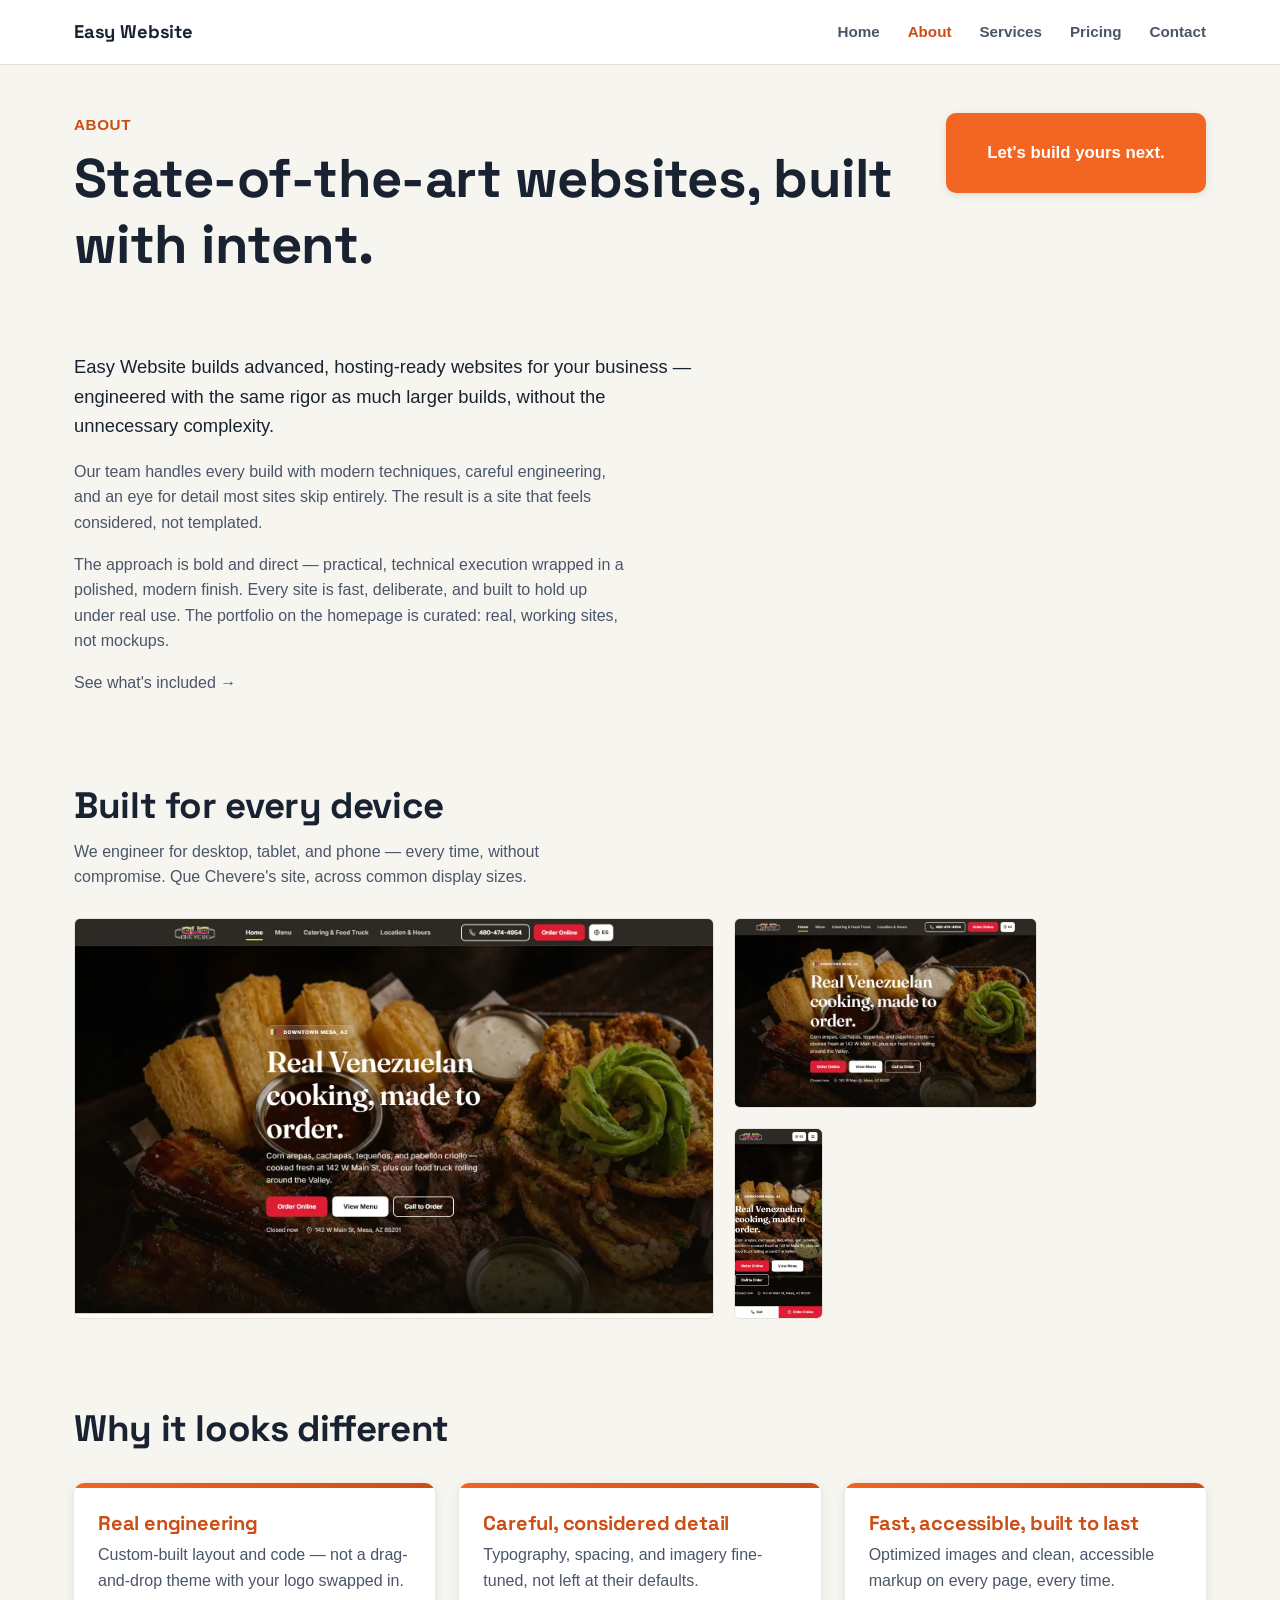
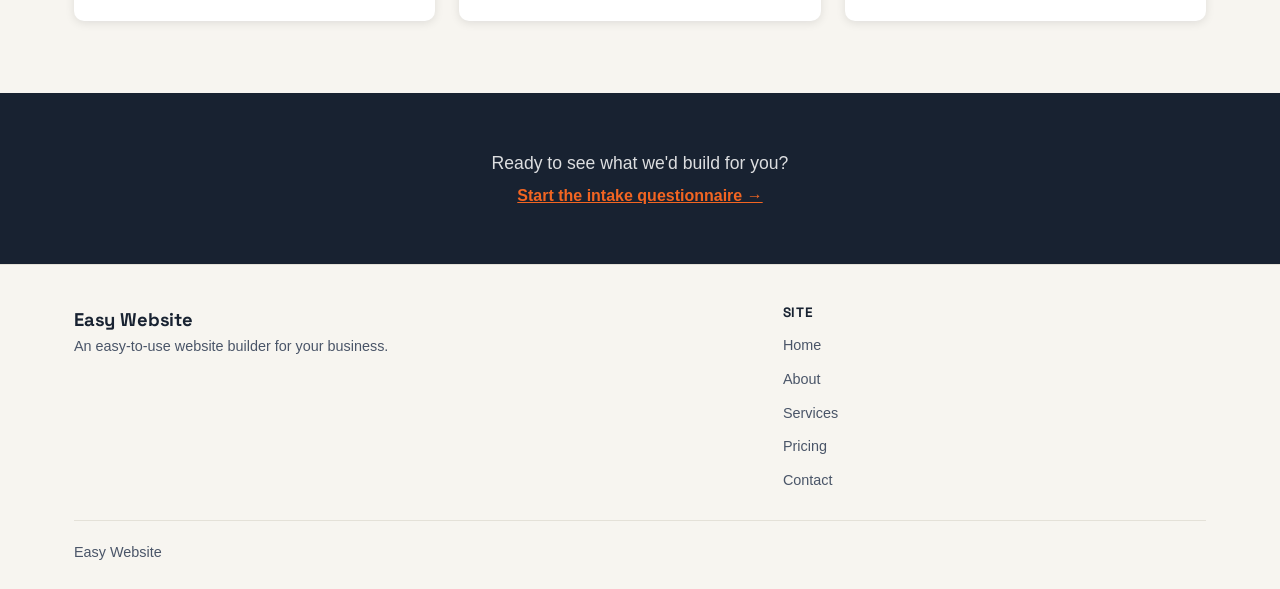
==== commit 946579ed: "Remove hand-built framing, reorder services by importance, revise payment terms About's value cards " ====
--- a/about.html
+++ b/about.html
@@ -103,11 +103,11 @@
       <div class="value-grid">
         <div class="value-card">
           <h3>Real engineering</h3>
-          <p>Hand-built layout and code — not a drag-and-drop theme with your logo swapped in.</p>
+          <p>Custom-built layout and code — not a drag-and-drop theme with your logo swapped in.</p>
         </div>
         <div class="value-card">
           <h3>Careful, considered detail</h3>
-          <p>Typography, spacing, and imagery tuned by hand, not left at their defaults.</p>
+          <p>Typography, spacing, and imagery fine-tuned, not left at their defaults.</p>
         </div>
         <div class="value-card">
           <h3>Fast, accessible, built to last</h3>
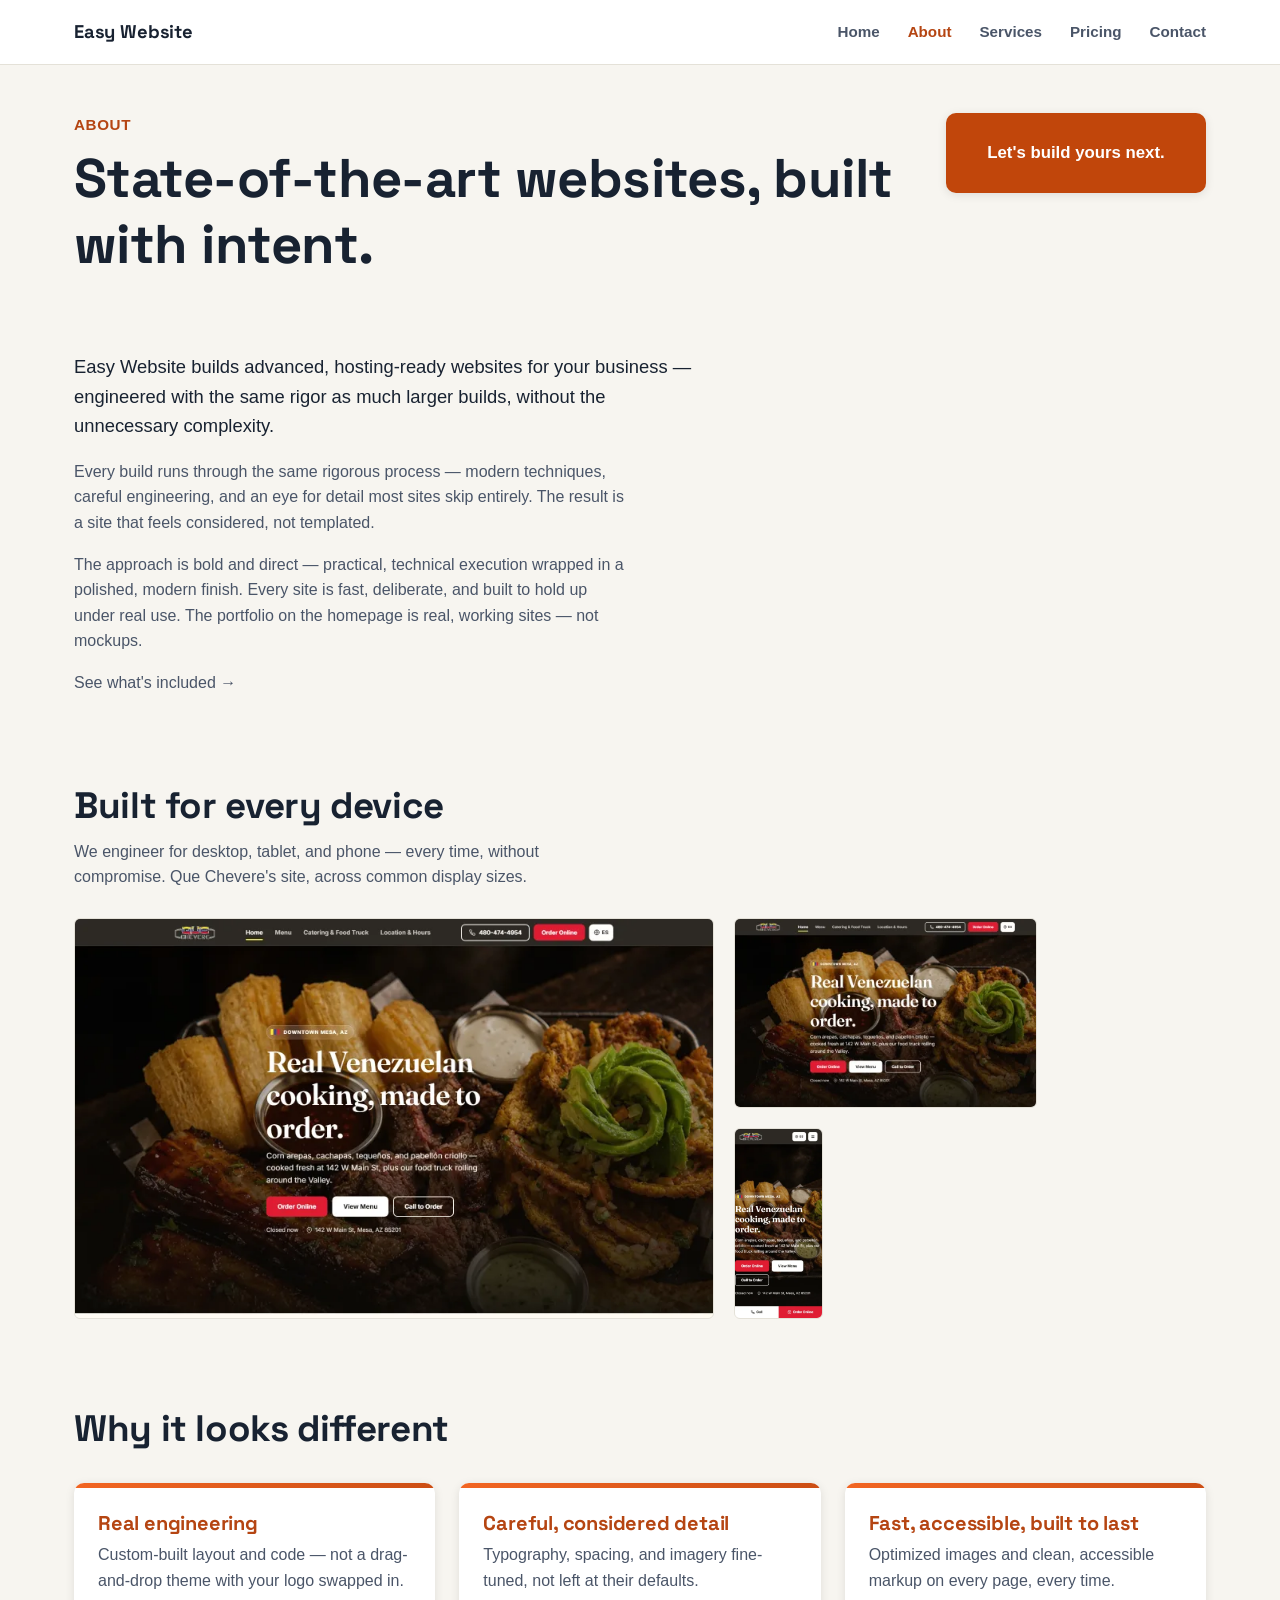
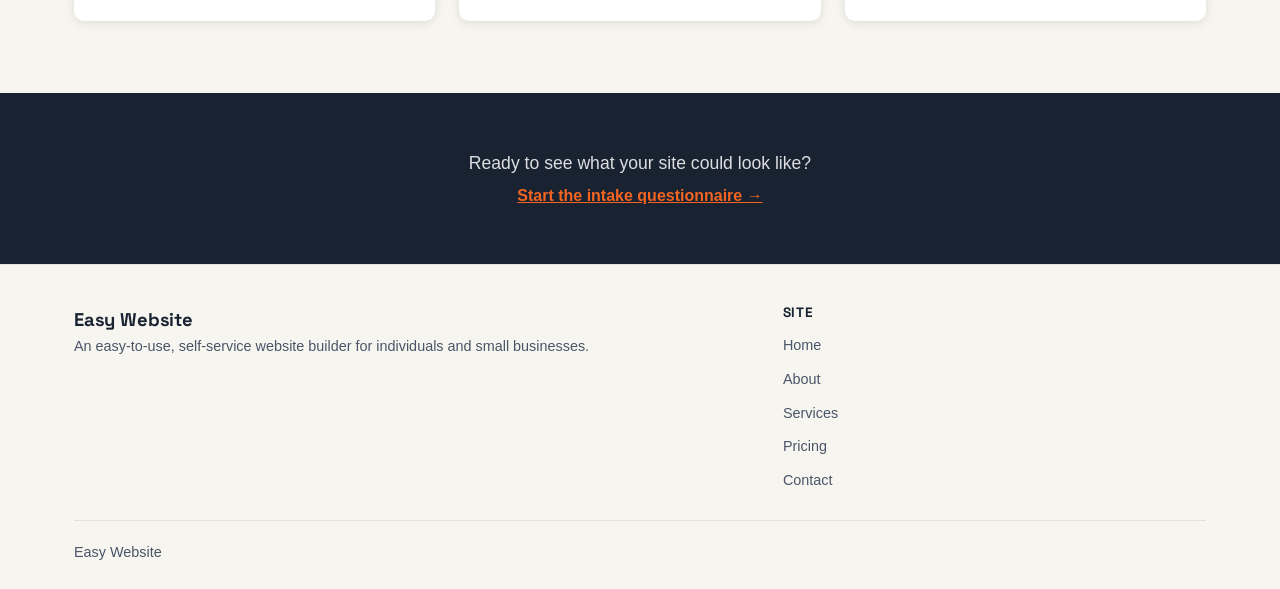
==== commit 41e64802: "Reposition as a self-service builder, reset pricing to flat $500, fix "quote" contradiction Retracte" ====
--- a/about.html
+++ b/about.html
@@ -4,22 +4,36 @@
 <meta charset="UTF-8">
 <meta name="viewport" content="width=device-width, initial-scale=1.0">
 <title>About — Easy Website</title>
-<meta name="description" content="Easy Website builds advanced, curated websites for your business — bold, direct, with modern technique and careful engineering.">
+<meta name="description" content="Easy Website builds advanced websites for your business — bold, direct, with modern technique and careful engineering.">
 <link rel="canonical" href="https://lancewagner123.github.io/easy-website/about.html">
+<meta property="og:type" content="website">
+<meta property="og:url" content="https://lancewagner123.github.io/easy-website/about.html">
+<meta property="og:title" content="About — Easy Website">
+<meta property="og:description" content="Easy Website builds advanced websites for your business — bold, direct, with modern technique and careful engineering.">
+<meta property="og:image" content="https://lancewagner123.github.io/easy-website/img/og-image-homepage-1200w.webp">
 <link rel="preconnect" href="https://fonts.googleapis.com">
 <link rel="preconnect" href="https://fonts.gstatic.com" crossorigin>
 <link href="https://fonts.googleapis.com/css2?family=Space+Grotesk:wght@500;700&display=swap" rel="stylesheet">
-<link rel="stylesheet" href="assets/css/style.css">
+<link rel="stylesheet" href="assets/css/style.min.css">
+<script type="application/ld+json">
+{
+  "@context": "https://schema.org",
+  "@type": "Organization",
+  "name": "Easy Website",
+  "url": "https://lancewagner123.github.io/easy-website/about.html",
+  "description": "Easy Website builds advanced websites for your business — bold, direct, with modern technique and careful engineering."
+}
+</script>
 </head>
 <body>
 <a class="skip-link" href="#main">Skip to content</a>
 
 <header class="site-header">
   <div class="container site-header__inner">
-    <a href="index.html" class="logo">Easy Website</a>
+    <a href="./" class="logo">Easy Website</a>
     <nav class="nav">
       <ul class="nav-links">
-        <li><a href="index.html">Home</a></li>
+        <li><a href="./">Home</a></li>
         <li><a href="about.html" aria-current="page">About</a></li>
         <li><a href="services.html">Services</a></li>
         <li><a href="pricing.html">Pricing</a></li>
@@ -47,8 +61,8 @@
   <section class="section">
     <div class="container">
       <p class="about-lede">Easy Website builds advanced, hosting-ready websites for your business — engineered with the same rigor as much larger builds, without the unnecessary complexity.</p>
-      <p>Our team handles every build with modern techniques, careful engineering, and an eye for detail most sites skip entirely. The result is a site that feels considered, not templated.</p>
-      <p>The approach is bold and direct — practical, technical execution wrapped in a polished, modern finish. Every site is fast, deliberate, and built to hold up under real use. The <a href="index.html">portfolio</a> on the homepage is curated: real, working sites, not mockups.</p>
+      <p>Every build runs through the same rigorous process — modern techniques, careful engineering, and an eye for detail most sites skip entirely. The result is a site that feels considered, not templated.</p>
+      <p>The approach is bold and direct — practical, technical execution wrapped in a polished, modern finish. Every site is fast, deliberate, and built to hold up under real use. The <a href="./">portfolio</a> on the homepage is real, working sites — not mockups.</p>
       <p><a href="services.html">See what's included &rarr;</a></p>
     </div>
   </section>
@@ -119,7 +133,7 @@
 
   <section class="cta-band">
     <div class="container">
-      <p>Ready to see what we'd build for you?</p>
+      <p>Ready to see what your site could look like?</p>
       <a href="https://forms.gle/baLx64cR48J1R1YM6" target="_blank" rel="noopener">Start the intake questionnaire &rarr;</a>
     </div>
   </section>
@@ -131,12 +145,12 @@
     <div class="footer-grid">
       <div class="footer-col">
         <span class="logo">Easy Website</span>
-        <p>An easy-to-use website builder for your business.</p>
+        <p>An easy-to-use, self-service website builder for individuals and small businesses.</p>
       </div>
       <div class="footer-col">
-        <h4>Site</h4>
+        <h3>Site</h3>
         <ul>
-          <li><a href="index.html">Home</a></li>
+          <li><a href="./">Home</a></li>
           <li><a href="about.html">About</a></li>
           <li><a href="services.html">Services</a></li>
           <li><a href="pricing.html">Pricing</a></li>
--- a/assets/css/style.min.css
+++ b/assets/css/style.min.css
@@ -0,0 +1 @@
+:root{--ink:#182231;--ink-soft:#4a5568;--line:#e4e1d8;--off-white:#f7f5f0;--white:#ffffff;--orange:#f26522;--orange-dark:#cc4e14;--orange-text:#b54512;--orange-cta:#c1460b;--orange-cta-hover:#9a3809;--orange-light:#f4793f;--radius:10px;--shadow-sm:0 2px 10px rgba(7, 12, 22, 0.1);--shadow-lg:0 20px 45px rgba(7, 12, 22, 0.28);--max:1180px;--font:-apple-system,BlinkMacSystemFont,"Segoe UI",Roboto,Helvetica,Arial,sans-serif;--font-heading:"Space Grotesk",var(--font)}*{box-sizing:border-box}html{scroll-behavior:smooth}body{margin:0;font-family:var(--font);color:var(--ink);background:var(--off-white);line-height:1.6;-webkit-font-smoothing:antialiased}img{max-width:100%;height:auto;display:block}a{color:inherit;text-decoration:none}.container{max-width:var(--max);margin:0 auto;padding:0 24px}h1,h2,h3,h4{font-family:var(--font-heading);line-height:1.2;margin:0 0 .5em;font-weight:700;letter-spacing:-.01em}h1{font-size:clamp(2.1rem, 5vw, 3.4rem)}h2{font-size:clamp(1.6rem, 3.2vw, 2.3rem)}h3{font-size:1.25rem}p{margin:0 0 1em;color:var(--ink-soft)}p:last-child{margin-bottom:0}.skip-link{position:absolute;left:-9999px;top:0;background:var(--orange-cta);color:var(--white);padding:12px 20px;z-index:100}.skip-link:focus{left:0}.concept-badge{background:#fff4ec;border-bottom:1px dashed var(--orange);color:var(--orange-dark);font-size:.85rem;font-weight:700;text-align:center;padding:8px 12px}.concept-badge a{text-decoration:underline}.site-header{border-bottom:1px solid var(--line);background:var(--white)}.site-header__inner{display:flex;align-items:center;justify-content:space-between;min-height:64px}.logo{font-family:var(--font-heading);font-weight:700;font-size:1.15rem;letter-spacing:-.01em}.nav-links{display:flex;gap:28px;list-style:none;margin:0;padding:0}.nav-links a{font-weight:600;font-size:.95rem;color:var(--ink-soft)}.nav-links a:hover,.nav-links a[aria-current=page]{color:var(--orange-text)}.nav-toggle{display:none;background:0 0;border:none;padding:6px;cursor:pointer;color:var(--ink)}@media (max-width:700px){.nav-toggle{display:block}.nav-links{position:absolute;top:100%;left:0;right:0;flex-direction:column;gap:0;background:var(--white);border-bottom:1px solid var(--line);box-shadow:var(--shadow-sm);max-height:0;overflow:hidden;transition:max-height .25s ease}.nav-links a{display:block;padding:14px 24px;border-top:1px solid var(--line)}.site-header{position:relative}body.nav-open .nav-links{max-height:260px}}.page-hero{padding:48px 0 32px}.page-hero p.hero__sub{margin-bottom:.6em}.page-hero h1{max-width:24ch}.hero{padding:72px 0 56px}.hero h1{max-width:20ch}.hero__sub{color:var(--orange-text);font-weight:700;text-transform:uppercase;letter-spacing:.04em;font-size:.95rem}.hero__inner{display:flex;align-items:flex-start;gap:40px}.hero__content{flex:1 1 auto;min-width:0}.btn-cta{flex:0 0 auto;display:inline-flex;align-items:center;justify-content:center;text-align:center;background:var(--orange-cta);color:var(--white);font-weight:800;font-size:1.05rem;line-height:1.3;padding:12px 24px;border-radius:var(--radius);box-shadow:var(--shadow-sm);width:260px;min-height:80px}.btn-cta:hover{background:var(--orange-cta-hover)}@media (max-width:700px){.hero__inner{flex-direction:column;align-items:flex-start;gap:24px}.btn-cta{width:100%;min-height:64px}}.portfolio{padding:16px 0 80px}.portfolio h2{margin-bottom:.3em}.portfolio__hint{color:var(--orange-text);font-weight:700;font-size:.9rem;margin-top:.3em}.bento-grid{display:grid;grid-template-columns:1.4fr 1fr;grid-template-rows:repeat(2,220px);gap:16px;margin-top:32px}.bento-item{position:relative;display:block;border-radius:var(--radius);overflow:hidden;background:var(--ink);box-shadow:var(--shadow-sm);transition:box-shadow .18s ease}.bento-item:hover{box-shadow:var(--shadow-lg)}.bento-item img{width:100%;height:100%;object-fit:cover;object-position:top center;transition:transform .25s ease}.bento-item:hover img{transform:scale(1.05)}.bento-item--large{grid-row:1/3}.bento-caption{position:absolute;left:0;right:0;bottom:0;padding:20px;background:linear-gradient(0deg,rgba(0,0,0,.72) 0,rgba(0,0,0,0) 100%);color:var(--white);display:flex;flex-direction:column;gap:2px}.bento-caption strong{font-size:1.05rem}.bento-caption small{color:rgba(255,255,255,.85)}.bento-item--cta{display:flex;align-items:center;justify-content:center;background:var(--orange);text-align:center;padding:20px}.bento-item--cta p{color:var(--white);font-weight:800;font-size:1.2rem;margin:0}@media (max-width:700px){.bento-grid{grid-template-columns:1fr;grid-template-rows:none}.bento-item,.bento-item--large{grid-row:auto;height:260px}}.device-section{padding-top:8px}.device-section h2{margin-bottom:.3em}.device-section>.container>p{max-width:60ch}.device-showcase{--device-gap:20px;display:flex;gap:var(--device-gap);align-items:flex-start;margin-top:28px}.device-showcase figure{margin:0}.device-showcase img{display:block;border-radius:6px;border:1px solid var(--line)}.device-showcase__main{width:640px;max-width:90vw;flex:0 0 auto}.device-showcase__main img{width:100%}.device-showcase__stack{display:flex;flex-direction:column;gap:var(--device-gap);flex:0 0 auto}.device-showcase__stack img{height:auto}.device-showcase__stack figure:first-child img{width:303.4px}.device-showcase__stack figure:nth-child(2) img{width:89.05px}@media (max-width:700px){.device-showcase{flex-direction:column}.device-showcase__main{width:100%;max-width:none}.device-showcase__stack figure:first-child img{width:240px}.device-showcase__stack figure:nth-child(2) img{width:70.72px}}.section{padding:16px 0 72px}.section p{max-width:62ch}.about-lede{font-size:1.15rem;color:var(--ink);max-width:62ch}.services-grid{display:grid;grid-template-columns:repeat(3,1fr);gap:24px;margin-top:32px;list-style:none;padding:0}.service-card{position:relative;background:var(--white);border-radius:var(--radius);padding:26px 24px;box-shadow:var(--shadow-sm);overflow:hidden;transition:transform .18s ease,box-shadow .18s ease}.service-card::before{content:"";position:absolute;top:0;left:0;right:0;height:5px;background:linear-gradient(90deg,var(--orange) 0,var(--orange-dark) 100%)}.service-card:hover{transform:translateY(-4px);box-shadow:var(--shadow-lg)}.service-card h3{margin-bottom:.35em;color:var(--orange-text);font-size:1.1rem}.service-card p{margin:0}@media (max-width:900px){.services-grid{grid-template-columns:repeat(2,1fr)}}@media (max-width:700px){.services-grid{grid-template-columns:1fr}}.check-list,.price-card__features{list-style:none;margin:0;padding:0;display:flex;flex-direction:column;gap:12px}.check-list li,.price-card__features li{position:relative;padding-left:30px;color:var(--ink);font-weight:600;font-size:.95rem}.check-list li::before,.price-card__features li::before{content:"";position:absolute;left:0;top:3px;width:20px;height:20px;border-radius:50%;background:var(--orange)}.check-list li::after,.price-card__features li::after{content:"";position:absolute;left:6.5px;top:8px;width:7px;height:4px;border-left:2px solid var(--white);border-bottom:2px solid var(--white);transform:rotate(-45deg)}.cta-band{background:var(--ink);padding:56px 0;text-align:center}.cta-band p{color:rgba(255,255,255,.85);font-size:1.1rem;margin:0 0 .3em;max-width:none}.cta-band a{color:var(--orange);font-weight:800;text-decoration:underline}.cta-band a:hover{color:var(--orange-light)}.value-grid{display:grid;grid-template-columns:repeat(3,1fr);gap:24px;margin-top:32px}.value-card{position:relative;background:var(--white);border-radius:var(--radius);padding:28px 24px;box-shadow:var(--shadow-sm);overflow:hidden;transition:transform .18s ease,box-shadow .18s ease}.value-card:hover{transform:translateY(-4px);box-shadow:var(--shadow-lg)}.value-card::before{content:"";position:absolute;top:0;left:0;right:0;height:5px;background:linear-gradient(90deg,var(--orange) 0,var(--orange-dark) 100%)}.value-card h3{color:var(--orange-text);margin-bottom:.35em}.value-card p{margin:0}@media (max-width:900px){.value-grid{grid-template-columns:1fr}}.contact-layout{display:grid;grid-template-columns:1.1fr 0.9fr;gap:32px;align-items:start;margin-top:28px}.contact-card{position:relative;background:var(--white);border-radius:16px;padding:36px 32px;box-shadow:var(--shadow-lg);overflow:hidden}.contact-card::before{content:"";position:absolute;top:0;left:0;right:0;height:6px;background:linear-gradient(90deg,var(--orange) 0,var(--orange-dark) 100%)}.contact-aside{background:var(--ink);border-radius:16px;padding:32px 28px;color:var(--white)}.contact-aside h2{font-size:1.3rem;margin-bottom:.7em}.contact-aside .check-list li{color:var(--white)}.contact-aside p{color:rgba(255,255,255,.85)}@media (max-width:900px){.contact-layout{grid-template-columns:1fr}}.contact-form{max-width:520px;margin-top:0;display:flex;flex-direction:column;gap:16px}.contact-form label{display:flex;flex-direction:column;gap:6px;font-weight:700;font-size:.9rem}.contact-form input,.contact-form textarea{font:inherit;padding:12px 14px;border:1px solid var(--line);border-radius:var(--radius);background:var(--white);color:var(--ink)}.contact-form input:focus,.contact-form textarea:focus{outline:2px solid var(--orange);outline-offset:1px}.contact-form textarea{resize:vertical;min-height:120px}.contact-form button{align-self:flex-start;font:inherit;font-weight:800;background:var(--orange-cta);color:var(--white);border:none;border-radius:var(--radius);padding:13px 26px;cursor:pointer}.contact-form button:hover{background:var(--orange-cta-hover)}.contact-note{font-size:.85rem;color:var(--ink-soft);margin-top:10px}.site-footer{border-top:1px solid var(--line);padding:40px 0 24px}.site-footer p{margin:0;font-size:.9rem;color:var(--ink-soft)}.footer-grid{display:grid;grid-template-columns:1.6fr 1fr;gap:32px;padding-bottom:28px}.footer-col h3{font-size:.85rem;text-transform:uppercase;letter-spacing:.04em;color:var(--ink);margin-bottom:.8em}.footer-col ul{list-style:none;margin:0;padding:0;display:flex;flex-direction:column;gap:8px}.footer-col ul a{font-size:.9rem;color:var(--ink-soft)}.footer-col ul a:hover{color:var(--orange-text)}.footer-bottom{border-top:1px solid var(--line);padding-top:20px}@media (max-width:700px){.footer-grid{grid-template-columns:1fr;gap:24px}}.pricing-section{background:var(--ink);padding:64px 0 80px}.pricing-section .container>p{color:rgba(255,255,255,.75);max-width:60ch;margin-bottom:40px}.pricing-section__link{color:var(--white);text-decoration:underline}.pricing-section__link:hover{color:var(--orange)}.pricing-grid{display:grid;grid-template-columns:repeat(2,1fr);gap:32px}.price-card{position:relative;background:var(--white);border-radius:16px;padding:44px 40px;box-shadow:var(--shadow-lg);overflow:hidden}.price-card::before{content:"";position:absolute;top:0;left:0;right:0;height:6px;background:linear-gradient(90deg,var(--orange) 0,var(--orange-dark) 100%)}.price-card__eyebrow{color:var(--orange-text);font-weight:800;text-transform:uppercase;letter-spacing:.06em;font-size:.85rem;margin:0 0 .6em}.price-card__title{font-size:1.4rem;margin-bottom:.6em}.price-card__price{font-family:var(--font-heading);font-weight:700;font-size:3rem;line-height:1;color:var(--ink);margin:0 0 .15em;letter-spacing:-.01em}.price-card__price span{display:inline-block;font-family:var(--font);font-weight:700;font-size:.95rem;color:var(--ink-soft);margin-left:10px;letter-spacing:normal}.price-card__extra{font-family:var(--font-heading);font-weight:700;font-size:1.4rem;color:var(--orange-text);margin:0 0 1.1em}.price-card__extra span{font-family:var(--font);font-weight:700;font-size:.85rem;color:var(--ink-soft);margin-left:6px}.price-card__desc{margin-bottom:1.4em}.price-card__features{list-style:none;margin:0;padding:0;display:flex;flex-direction:column;gap:12px}.price-card__features li{position:relative;padding-left:30px;color:var(--ink);font-weight:600;font-size:.95rem}.price-card__features li::before{content:"";position:absolute;left:0;top:3px;width:20px;height:20px;border-radius:50%;background:var(--orange)}.price-card__features li::after{content:"";position:absolute;left:6.5px;top:8px;width:7px;height:4px;border-left:2px solid var(--white);border-bottom:2px solid var(--white);transform:rotate(-45deg)}.guarantee-banner{margin-top:40px;padding:28px 32px;background:#fff4ec;border:1px solid var(--orange);border-radius:var(--radius);display:flex;align-items:center;gap:16px}.guarantee-banner__icon{flex:0 0 auto;width:40px;height:40px;border-radius:50%;background:var(--orange);color:var(--white);display:flex;align-items:center;justify-content:center;font-family:var(--font-heading);font-weight:700;font-size:1.2rem}.guarantee-banner p{margin:0;color:var(--ink);font-weight:700;font-size:1.05rem}.pricing-close{margin-top:56px;text-align:center}.pricing-close p{color:rgba(255,255,255,.85);font-size:1.1rem;margin-bottom:.3em}.pricing-close a{color:var(--orange);font-weight:800;text-decoration:underline}.pricing-close a:hover{color:var(--orange-light)}@media (max-width:700px){.pricing-grid{grid-template-columns:1fr}.price-card{padding:32px 24px}.price-card__price{font-size:2.4rem}}
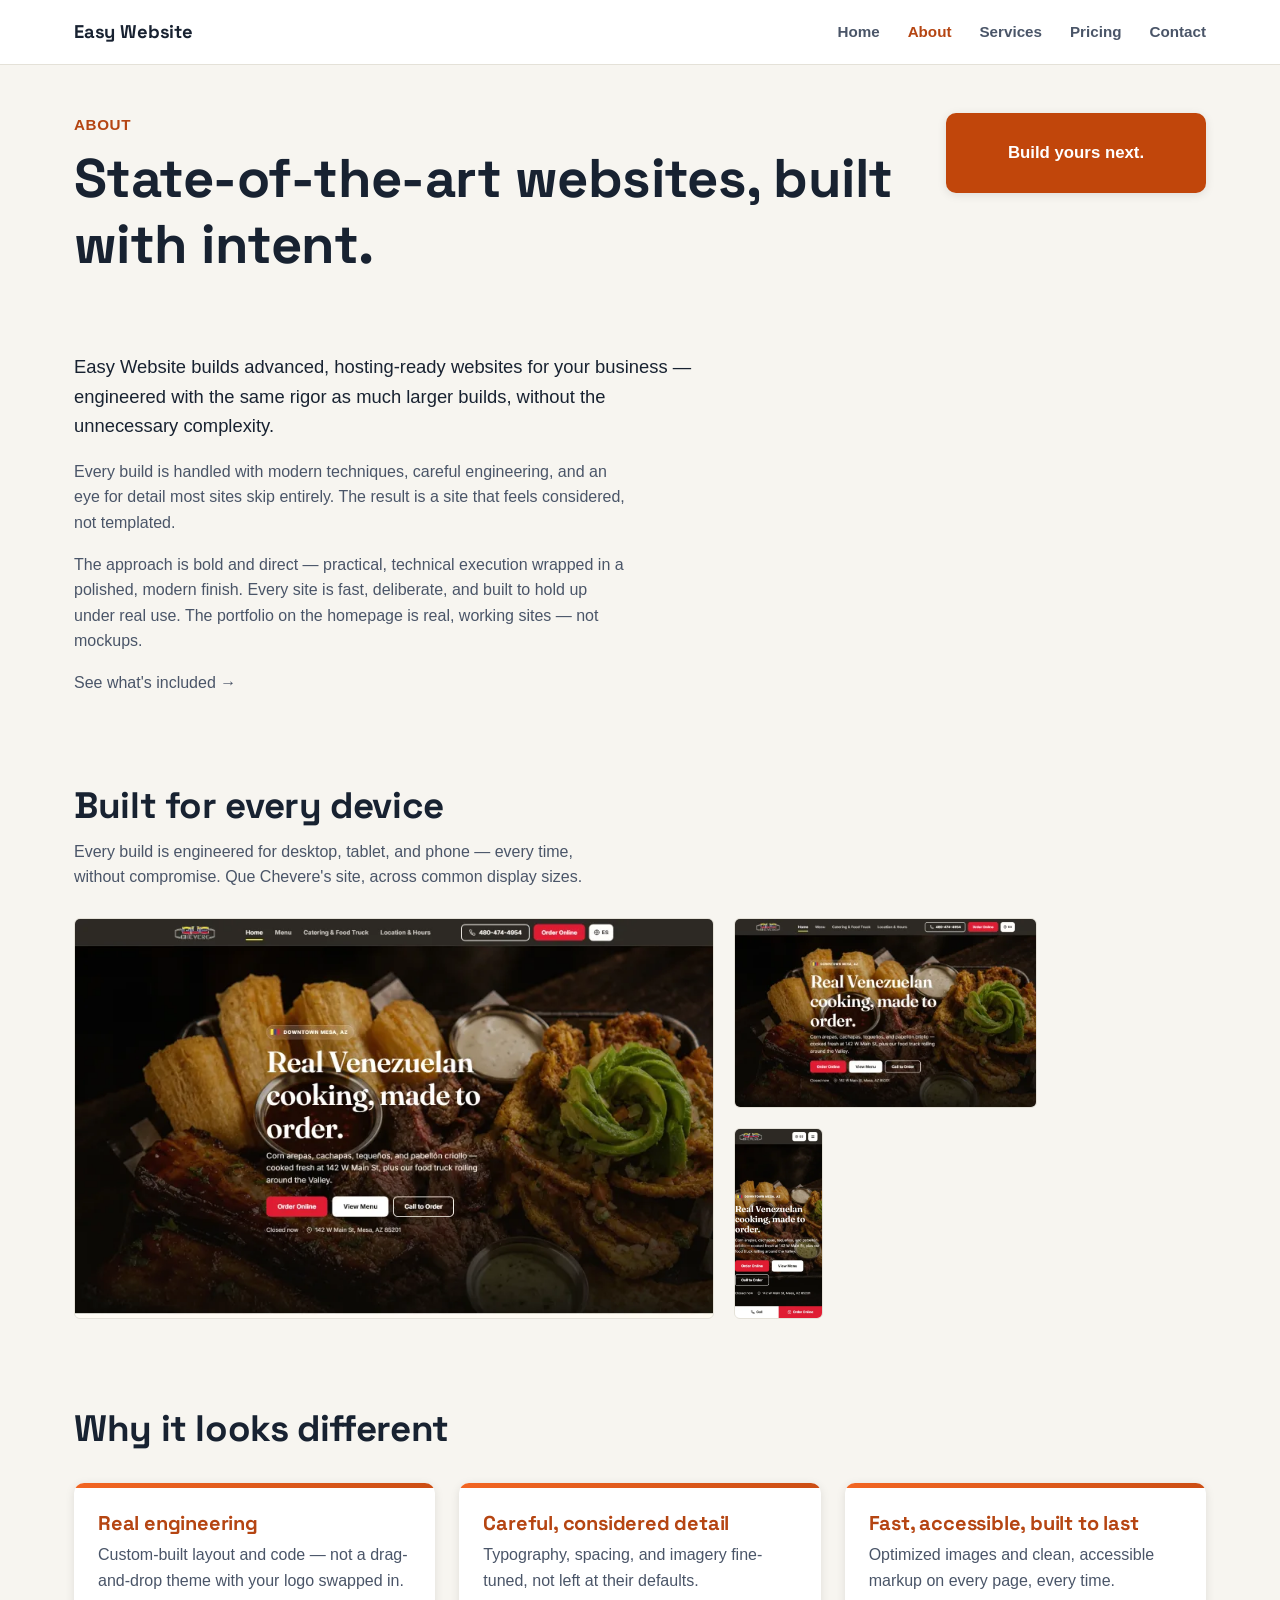
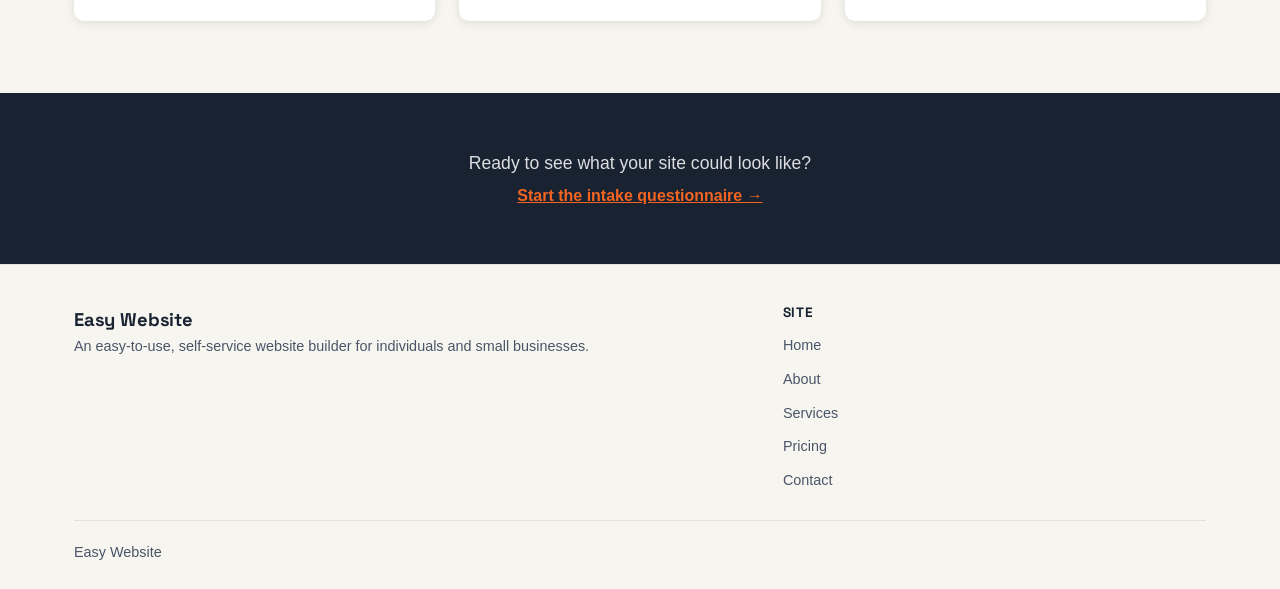
==== commit 5b86136a: "Retract deposit/split payment; reduce self-referential "we/our team" language Payment terms: no mone" ====
--- a/about.html
+++ b/about.html
@@ -54,14 +54,14 @@
         <p class="hero__sub">About</p>
         <h1>State-of-the-art websites, built with intent.</h1>
       </div>
-      <a class="btn-cta" href="https://forms.gle/baLx64cR48J1R1YM6" target="_blank" rel="noopener">Let's build yours next.</a>
+      <a class="btn-cta" href="https://forms.gle/baLx64cR48J1R1YM6" target="_blank" rel="noopener">Build yours next.</a>
     </div>
   </section>
 
   <section class="section">
     <div class="container">
       <p class="about-lede">Easy Website builds advanced, hosting-ready websites for your business — engineered with the same rigor as much larger builds, without the unnecessary complexity.</p>
-      <p>Every build runs through the same rigorous process — modern techniques, careful engineering, and an eye for detail most sites skip entirely. The result is a site that feels considered, not templated.</p>
+      <p>Every build is handled with modern techniques, careful engineering, and an eye for detail most sites skip entirely. The result is a site that feels considered, not templated.</p>
       <p>The approach is bold and direct — practical, technical execution wrapped in a polished, modern finish. Every site is fast, deliberate, and built to hold up under real use. The <a href="./">portfolio</a> on the homepage is real, working sites — not mockups.</p>
       <p><a href="services.html">See what's included &rarr;</a></p>
     </div>
@@ -70,7 +70,7 @@
   <section class="section device-section" aria-labelledby="device-heading">
     <div class="container">
       <h2 id="device-heading">Built for every device</h2>
-      <p>We engineer for desktop, tablet, and phone — every time, without compromise. Que Chevere's site, across common display sizes.</p>
+      <p>Every build is engineered for desktop, tablet, and phone — every time, without compromise. Que Chevere's site, across common display sizes.</p>
 
       <div class="device-showcase">
         <figure class="device-showcase__main">
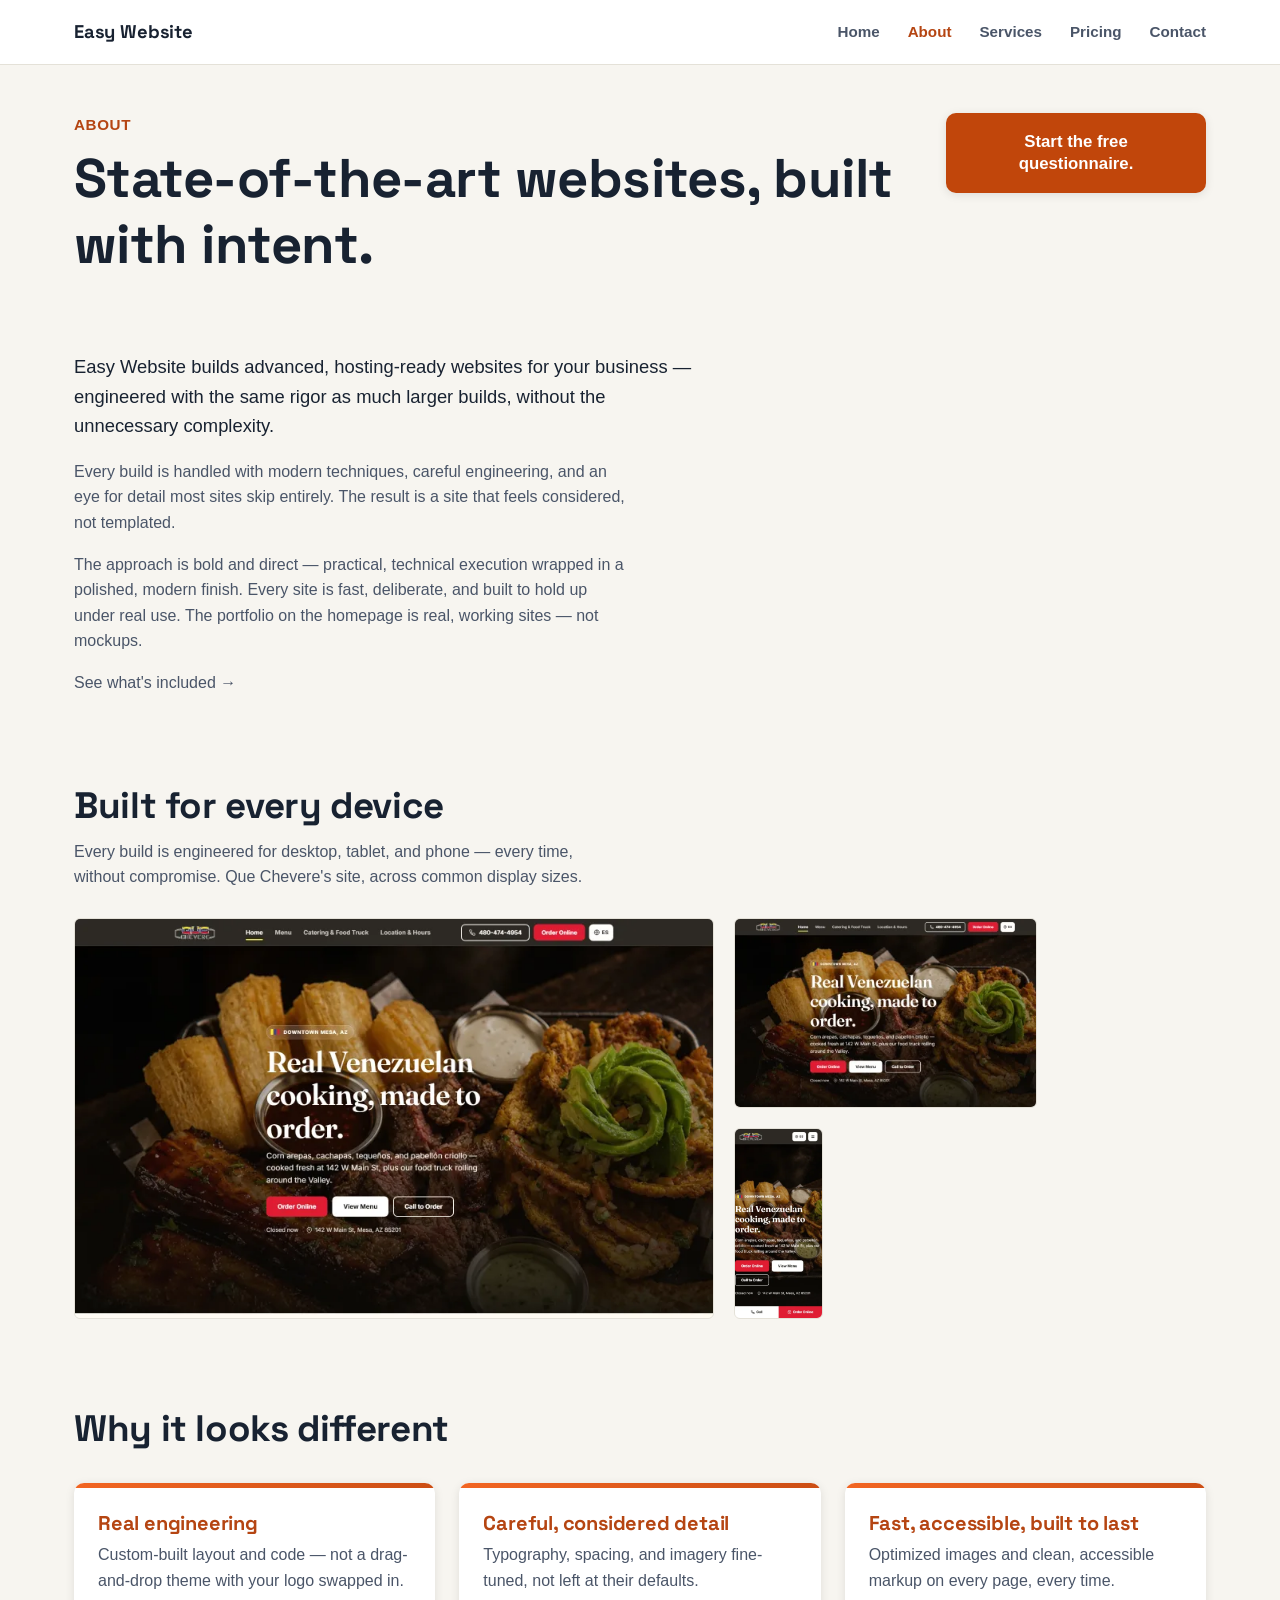
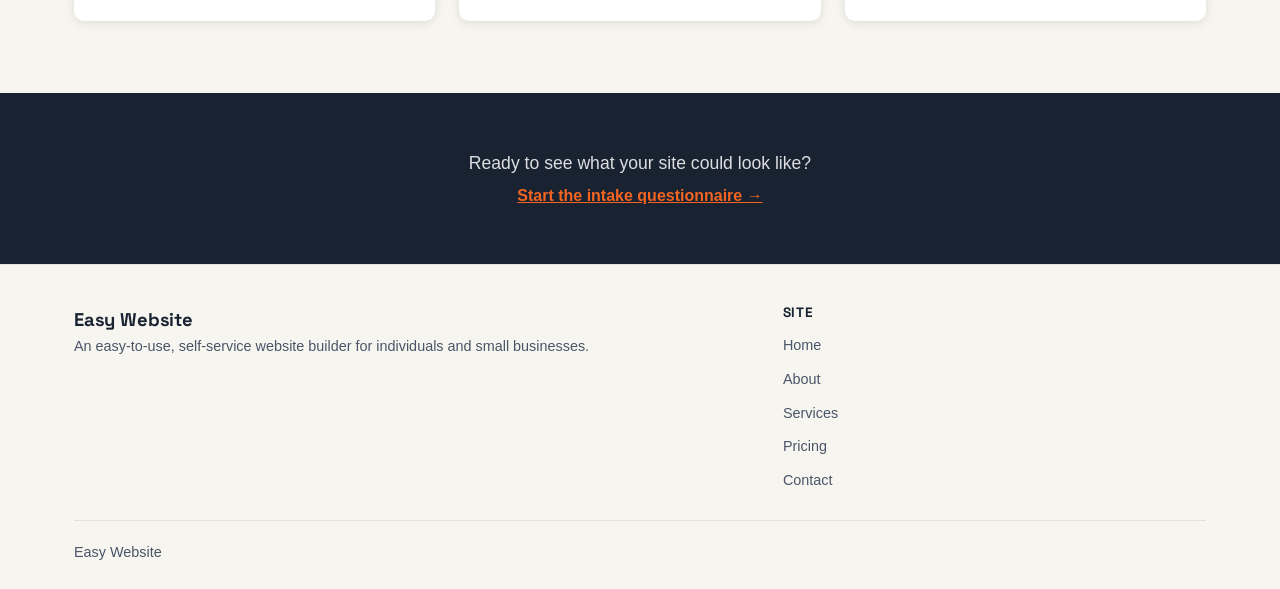
==== commit 51638aba: "Swap hero CTA text between home/about, sharpen home headline "Get a real website." reads more like a" ====
--- a/about.html
+++ b/about.html
@@ -54,7 +54,7 @@
         <p class="hero__sub">About</p>
         <h1>State-of-the-art websites, built with intent.</h1>
       </div>
-      <a class="btn-cta" href="https://forms.gle/baLx64cR48J1R1YM6" target="_blank" rel="noopener">Build yours next.</a>
+      <a class="btn-cta" href="https://forms.gle/baLx64cR48J1R1YM6" target="_blank" rel="noopener">Start the free questionnaire.</a>
     </div>
   </section>
 
--- a/assets/css/style.min.css
+++ b/assets/css/style.min.css
@@ -1 +1 @@
-:root{--ink:#182231;--ink-soft:#4a5568;--line:#e4e1d8;--off-white:#f7f5f0;--white:#ffffff;--orange:#f26522;--orange-dark:#cc4e14;--orange-text:#b54512;--orange-cta:#c1460b;--orange-cta-hover:#9a3809;--orange-light:#f4793f;--radius:10px;--shadow-sm:0 2px 10px rgba(7, 12, 22, 0.1);--shadow-lg:0 20px 45px rgba(7, 12, 22, 0.28);--max:1180px;--font:-apple-system,BlinkMacSystemFont,"Segoe UI",Roboto,Helvetica,Arial,sans-serif;--font-heading:"Space Grotesk",var(--font)}*{box-sizing:border-box}html{scroll-behavior:smooth}body{margin:0;font-family:var(--font);color:var(--ink);background:var(--off-white);line-height:1.6;-webkit-font-smoothing:antialiased}img{max-width:100%;height:auto;display:block}a{color:inherit;text-decoration:none}.container{max-width:var(--max);margin:0 auto;padding:0 24px}h1,h2,h3,h4{font-family:var(--font-heading);line-height:1.2;margin:0 0 .5em;font-weight:700;letter-spacing:-.01em}h1{font-size:clamp(2.1rem, 5vw, 3.4rem)}h2{font-size:clamp(1.6rem, 3.2vw, 2.3rem)}h3{font-size:1.25rem}p{margin:0 0 1em;color:var(--ink-soft)}p:last-child{margin-bottom:0}.skip-link{position:absolute;left:-9999px;top:0;background:var(--orange-cta);color:var(--white);padding:12px 20px;z-index:100}.skip-link:focus{left:0}.concept-badge{background:#fff4ec;border-bottom:1px dashed var(--orange);color:var(--orange-dark);font-size:.85rem;font-weight:700;text-align:center;padding:8px 12px}.concept-badge a{text-decoration:underline}.site-header{border-bottom:1px solid var(--line);background:var(--white)}.site-header__inner{display:flex;align-items:center;justify-content:space-between;min-height:64px}.logo{font-family:var(--font-heading);font-weight:700;font-size:1.15rem;letter-spacing:-.01em}.nav-links{display:flex;gap:28px;list-style:none;margin:0;padding:0}.nav-links a{font-weight:600;font-size:.95rem;color:var(--ink-soft)}.nav-links a:hover,.nav-links a[aria-current=page]{color:var(--orange-text)}.nav-toggle{display:none;background:0 0;border:none;padding:6px;cursor:pointer;color:var(--ink)}@media (max-width:700px){.nav-toggle{display:block}.nav-links{position:absolute;top:100%;left:0;right:0;flex-direction:column;gap:0;background:var(--white);border-bottom:1px solid var(--line);box-shadow:var(--shadow-sm);max-height:0;overflow:hidden;transition:max-height .25s ease}.nav-links a{display:block;padding:14px 24px;border-top:1px solid var(--line)}.site-header{position:relative}body.nav-open .nav-links{max-height:260px}}.page-hero{padding:48px 0 32px}.page-hero p.hero__sub{margin-bottom:.6em}.page-hero h1{max-width:24ch}.hero{padding:72px 0 56px}.hero h1{max-width:20ch}.hero__sub{color:var(--orange-text);font-weight:700;text-transform:uppercase;letter-spacing:.04em;font-size:.95rem}.hero__inner{display:flex;align-items:flex-start;gap:40px}.hero__content{flex:1 1 auto;min-width:0}.btn-cta{flex:0 0 auto;display:inline-flex;align-items:center;justify-content:center;text-align:center;background:var(--orange-cta);color:var(--white);font-weight:800;font-size:1.05rem;line-height:1.3;padding:12px 24px;border-radius:var(--radius);box-shadow:var(--shadow-sm);width:260px;min-height:80px}.btn-cta:hover{background:var(--orange-cta-hover)}@media (max-width:700px){.hero__inner{flex-direction:column;align-items:flex-start;gap:24px}.btn-cta{width:100%;min-height:64px}}.portfolio{padding:16px 0 80px}.portfolio h2{margin-bottom:.3em}.portfolio__hint{color:var(--orange-text);font-weight:700;font-size:.9rem;margin-top:.3em}.bento-grid{display:grid;grid-template-columns:1.4fr 1fr;grid-template-rows:repeat(2,220px);gap:16px;margin-top:32px}.bento-item{position:relative;display:block;border-radius:var(--radius);overflow:hidden;background:var(--ink);box-shadow:var(--shadow-sm);transition:box-shadow .18s ease}.bento-item:hover{box-shadow:var(--shadow-lg)}.bento-item img{width:100%;height:100%;object-fit:cover;object-position:top center;transition:transform .25s ease}.bento-item:hover img{transform:scale(1.05)}.bento-item--large{grid-row:1/3}.bento-caption{position:absolute;left:0;right:0;bottom:0;padding:20px;background:linear-gradient(0deg,rgba(0,0,0,.72) 0,rgba(0,0,0,0) 100%);color:var(--white);display:flex;flex-direction:column;gap:2px}.bento-caption strong{font-size:1.05rem}.bento-caption small{color:rgba(255,255,255,.85)}.bento-item--cta{display:flex;align-items:center;justify-content:center;background:var(--orange);text-align:center;padding:20px}.bento-item--cta p{color:var(--white);font-weight:800;font-size:1.2rem;margin:0}@media (max-width:700px){.bento-grid{grid-template-columns:1fr;grid-template-rows:none}.bento-item,.bento-item--large{grid-row:auto;height:260px}}.device-section{padding-top:8px}.device-section h2{margin-bottom:.3em}.device-section>.container>p{max-width:60ch}.device-showcase{--device-gap:20px;display:flex;gap:var(--device-gap);align-items:flex-start;margin-top:28px}.device-showcase figure{margin:0}.device-showcase img{display:block;border-radius:6px;border:1px solid var(--line)}.device-showcase__main{width:640px;max-width:90vw;flex:0 0 auto}.device-showcase__main img{width:100%}.device-showcase__stack{display:flex;flex-direction:column;gap:var(--device-gap);flex:0 0 auto}.device-showcase__stack img{height:auto}.device-showcase__stack figure:first-child img{width:303.4px}.device-showcase__stack figure:nth-child(2) img{width:89.05px}@media (max-width:700px){.device-showcase{flex-direction:column}.device-showcase__main{width:100%;max-width:none}.device-showcase__stack figure:first-child img{width:240px}.device-showcase__stack figure:nth-child(2) img{width:70.72px}}.section{padding:16px 0 72px}.section p{max-width:62ch}.about-lede{font-size:1.15rem;color:var(--ink);max-width:62ch}.services-grid{display:grid;grid-template-columns:repeat(3,1fr);gap:24px;margin-top:32px;list-style:none;padding:0}.service-card{position:relative;background:var(--white);border-radius:var(--radius);padding:26px 24px;box-shadow:var(--shadow-sm);overflow:hidden;transition:transform .18s ease,box-shadow .18s ease}.service-card::before{content:"";position:absolute;top:0;left:0;right:0;height:5px;background:linear-gradient(90deg,var(--orange) 0,var(--orange-dark) 100%)}.service-card:hover{transform:translateY(-4px);box-shadow:var(--shadow-lg)}.service-card h3{margin-bottom:.35em;color:var(--orange-text);font-size:1.1rem}.service-card p{margin:0}@media (max-width:900px){.services-grid{grid-template-columns:repeat(2,1fr)}}@media (max-width:700px){.services-grid{grid-template-columns:1fr}}.check-list,.price-card__features{list-style:none;margin:0;padding:0;display:flex;flex-direction:column;gap:12px}.check-list li,.price-card__features li{position:relative;padding-left:30px;color:var(--ink);font-weight:600;font-size:.95rem}.check-list li::before,.price-card__features li::before{content:"";position:absolute;left:0;top:3px;width:20px;height:20px;border-radius:50%;background:var(--orange)}.check-list li::after,.price-card__features li::after{content:"";position:absolute;left:6.5px;top:8px;width:7px;height:4px;border-left:2px solid var(--white);border-bottom:2px solid var(--white);transform:rotate(-45deg)}.cta-band{background:var(--ink);padding:56px 0;text-align:center}.cta-band p{color:rgba(255,255,255,.85);font-size:1.1rem;margin:0 0 .3em;max-width:none}.cta-band a{color:var(--orange);font-weight:800;text-decoration:underline}.cta-band a:hover{color:var(--orange-light)}.value-grid{display:grid;grid-template-columns:repeat(3,1fr);gap:24px;margin-top:32px}.value-card{position:relative;background:var(--white);border-radius:var(--radius);padding:28px 24px;box-shadow:var(--shadow-sm);overflow:hidden;transition:transform .18s ease,box-shadow .18s ease}.value-card:hover{transform:translateY(-4px);box-shadow:var(--shadow-lg)}.value-card::before{content:"";position:absolute;top:0;left:0;right:0;height:5px;background:linear-gradient(90deg,var(--orange) 0,var(--orange-dark) 100%)}.value-card h3{color:var(--orange-text);margin-bottom:.35em}.value-card p{margin:0}@media (max-width:900px){.value-grid{grid-template-columns:1fr}}.contact-layout{display:grid;grid-template-columns:1.1fr 0.9fr;gap:32px;align-items:start;margin-top:28px}.contact-card{position:relative;background:var(--white);border-radius:16px;padding:36px 32px;box-shadow:var(--shadow-lg);overflow:hidden}.contact-card::before{content:"";position:absolute;top:0;left:0;right:0;height:6px;background:linear-gradient(90deg,var(--orange) 0,var(--orange-dark) 100%)}.contact-aside{background:var(--ink);border-radius:16px;padding:32px 28px;color:var(--white)}.contact-aside h2{font-size:1.3rem;margin-bottom:.7em}.contact-aside .check-list li{color:var(--white)}.contact-aside p{color:rgba(255,255,255,.85)}@media (max-width:900px){.contact-layout{grid-template-columns:1fr}}.contact-form{max-width:520px;margin-top:0;display:flex;flex-direction:column;gap:16px}.contact-form label{display:flex;flex-direction:column;gap:6px;font-weight:700;font-size:.9rem}.contact-form input,.contact-form textarea{font:inherit;padding:12px 14px;border:1px solid var(--line);border-radius:var(--radius);background:var(--white);color:var(--ink)}.contact-form input:focus,.contact-form textarea:focus{outline:2px solid var(--orange);outline-offset:1px}.contact-form textarea{resize:vertical;min-height:120px}.contact-form button{align-self:flex-start;font:inherit;font-weight:800;background:var(--orange-cta);color:var(--white);border:none;border-radius:var(--radius);padding:13px 26px;cursor:pointer}.contact-form button:hover{background:var(--orange-cta-hover)}.contact-note{font-size:.85rem;color:var(--ink-soft);margin-top:10px}.site-footer{border-top:1px solid var(--line);padding:40px 0 24px}.site-footer p{margin:0;font-size:.9rem;color:var(--ink-soft)}.footer-grid{display:grid;grid-template-columns:1.6fr 1fr;gap:32px;padding-bottom:28px}.footer-col h3{font-size:.85rem;text-transform:uppercase;letter-spacing:.04em;color:var(--ink);margin-bottom:.8em}.footer-col ul{list-style:none;margin:0;padding:0;display:flex;flex-direction:column;gap:8px}.footer-col ul a{font-size:.9rem;color:var(--ink-soft)}.footer-col ul a:hover{color:var(--orange-text)}.footer-bottom{border-top:1px solid var(--line);padding-top:20px}@media (max-width:700px){.footer-grid{grid-template-columns:1fr;gap:24px}}.pricing-section{background:var(--ink);padding:64px 0 80px}.pricing-section .container>p{color:rgba(255,255,255,.75);max-width:60ch;margin-bottom:40px}.pricing-section__link{color:var(--white);text-decoration:underline}.pricing-section__link:hover{color:var(--orange)}.pricing-grid{display:grid;grid-template-columns:repeat(2,1fr);gap:32px}.price-card{position:relative;background:var(--white);border-radius:16px;padding:44px 40px;box-shadow:var(--shadow-lg);overflow:hidden}.price-card::before{content:"";position:absolute;top:0;left:0;right:0;height:6px;background:linear-gradient(90deg,var(--orange) 0,var(--orange-dark) 100%)}.price-card__eyebrow{color:var(--orange-text);font-weight:800;text-transform:uppercase;letter-spacing:.06em;font-size:.85rem;margin:0 0 .6em}.price-card__title{font-size:1.4rem;margin-bottom:.6em}.price-card__price{font-family:var(--font-heading);font-weight:700;font-size:3rem;line-height:1;color:var(--ink);margin:0 0 .15em;letter-spacing:-.01em}.price-card__price span{display:inline-block;font-family:var(--font);font-weight:700;font-size:.95rem;color:var(--ink-soft);margin-left:10px;letter-spacing:normal}.price-card__extra{font-family:var(--font-heading);font-weight:700;font-size:1.4rem;color:var(--orange-text);margin:0 0 1.1em}.price-card__extra span{font-family:var(--font);font-weight:700;font-size:.85rem;color:var(--ink-soft);margin-left:6px}.price-card__desc{margin-bottom:1.4em}.price-card__features{list-style:none;margin:0;padding:0;display:flex;flex-direction:column;gap:12px}.price-card__features li{position:relative;padding-left:30px;color:var(--ink);font-weight:600;font-size:.95rem}.price-card__features li::before{content:"";position:absolute;left:0;top:3px;width:20px;height:20px;border-radius:50%;background:var(--orange)}.price-card__features li::after{content:"";position:absolute;left:6.5px;top:8px;width:7px;height:4px;border-left:2px solid var(--white);border-bottom:2px solid var(--white);transform:rotate(-45deg)}.guarantee-banner{margin-top:40px;padding:28px 32px;background:#fff4ec;border:1px solid var(--orange);border-radius:var(--radius);display:flex;align-items:center;gap:16px}.guarantee-banner__icon{flex:0 0 auto;width:40px;height:40px;border-radius:50%;background:var(--orange);color:var(--white);display:flex;align-items:center;justify-content:center;font-family:var(--font-heading);font-weight:700;font-size:1.2rem}.guarantee-banner p{margin:0;color:var(--ink);font-weight:700;font-size:1.05rem}.pricing-close{margin-top:56px;text-align:center}.pricing-close p{color:rgba(255,255,255,.85);font-size:1.1rem;margin-bottom:.3em}.pricing-close a{color:var(--orange);font-weight:800;text-decoration:underline}.pricing-close a:hover{color:var(--orange-light)}@media (max-width:700px){.pricing-grid{grid-template-columns:1fr}.price-card{padding:32px 24px}.price-card__price{font-size:2.4rem}}+:root{--ink:#182231;--ink-soft:#4a5568;--line:#e4e1d8;--off-white:#f7f5f0;--white:#ffffff;--orange:#f26522;--orange-dark:#cc4e14;--orange-text:#b54512;--orange-cta:#c1460b;--orange-cta-hover:#9a3809;--orange-light:#f4793f;--radius:10px;--shadow-sm:0 2px 10px rgba(7, 12, 22, 0.1);--shadow-lg:0 20px 45px rgba(7, 12, 22, 0.28);--max:1180px;--font:-apple-system,BlinkMacSystemFont,"Segoe UI",Roboto,Helvetica,Arial,sans-serif;--font-heading:"Space Grotesk",var(--font)}*{box-sizing:border-box}html{scroll-behavior:smooth}body{margin:0;font-family:var(--font);color:var(--ink);background:var(--off-white);line-height:1.6;-webkit-font-smoothing:antialiased}img{max-width:100%;height:auto;display:block}a{color:inherit;text-decoration:none}.container{max-width:var(--max);margin:0 auto;padding:0 24px}h1,h2,h3,h4{font-family:var(--font-heading);line-height:1.2;margin:0 0 .5em;font-weight:700;letter-spacing:-.01em}h1{font-size:clamp(2.1rem, 5vw, 3.4rem)}h2{font-size:clamp(1.6rem, 3.2vw, 2.3rem)}h3{font-size:1.25rem}p{margin:0 0 1em;color:var(--ink-soft)}p:last-child{margin-bottom:0}.skip-link{position:absolute;left:-9999px;top:0;background:var(--orange-cta);color:var(--white);padding:12px 20px;z-index:100}.skip-link:focus{left:0}.concept-badge{background:#fff4ec;border-bottom:1px dashed var(--orange);color:var(--orange-dark);font-size:.85rem;font-weight:700;text-align:center;padding:8px 12px}.concept-badge a{text-decoration:underline}.site-header{border-bottom:1px solid var(--line);background:var(--white)}.site-header__inner{display:flex;align-items:center;justify-content:space-between;min-height:64px}.logo{font-family:var(--font-heading);font-weight:700;font-size:1.15rem;letter-spacing:-.01em}.nav-links{display:flex;gap:28px;list-style:none;margin:0;padding:0}.nav-links a{font-weight:600;font-size:.95rem;color:var(--ink-soft)}.nav-links a:hover,.nav-links a[aria-current=page]{color:var(--orange-text)}.nav-toggle{display:none;background:0 0;border:none;padding:6px;cursor:pointer;color:var(--ink)}@media (max-width:700px){.nav-toggle{display:block}.nav-links{position:absolute;top:100%;left:0;right:0;flex-direction:column;gap:0;background:var(--white);border-bottom:1px solid var(--line);box-shadow:var(--shadow-sm);max-height:0;overflow:hidden;transition:max-height .25s ease}.nav-links a{display:block;padding:14px 24px;border-top:1px solid var(--line)}.site-header{position:relative}body.nav-open .nav-links{max-height:260px}}.page-hero{padding:48px 0 32px}.page-hero p.hero__sub{margin-bottom:.6em}.page-hero h1{max-width:24ch}.hero{padding:72px 0 56px}.hero h1{max-width:20ch}.hero__sub{color:var(--orange-text);font-weight:700;text-transform:uppercase;letter-spacing:.04em;font-size:.95rem}.hero__inner{display:flex;align-items:flex-start;gap:40px}.hero__content{flex:1 1 auto;min-width:0}.btn-cta{flex:0 0 auto;display:inline-flex;align-items:center;justify-content:center;text-align:center;background:var(--orange-cta);color:var(--white);font-weight:800;font-size:1.05rem;line-height:1.3;padding:12px 24px;border-radius:var(--radius);box-shadow:var(--shadow-sm);width:260px;min-height:80px}.btn-cta:hover{background:var(--orange-cta-hover)}@media (max-width:700px){.hero__inner{flex-direction:column;align-items:flex-start;gap:24px}.btn-cta{width:100%;min-height:64px}}.portfolio{padding:16px 0 80px}.portfolio h2{margin-bottom:.3em}.portfolio__hint{color:var(--orange-text);font-weight:700;font-size:.9rem;margin-top:.3em}.bento-grid{display:grid;grid-template-columns:1.4fr 1fr;grid-template-rows:repeat(2,220px);gap:16px;margin-top:32px}.bento-item{position:relative;display:block;border-radius:var(--radius);overflow:hidden;background:var(--ink);box-shadow:var(--shadow-sm);transition:box-shadow .18s ease}.bento-item:hover{box-shadow:var(--shadow-lg)}.bento-item img{width:100%;height:100%;object-fit:cover;object-position:top center;transition:transform .25s ease}.bento-item:hover img{transform:scale(1.05)}.bento-item--large{grid-row:1/3}.bento-caption{position:absolute;left:0;right:0;bottom:0;padding:20px;background:linear-gradient(0deg,rgba(0,0,0,.72) 0,rgba(0,0,0,0) 100%);color:var(--white);display:flex;flex-direction:column;gap:2px}.bento-caption strong{font-size:1.05rem}.bento-caption small{color:rgba(255,255,255,.85)}.bento-item--cta{display:flex;align-items:center;justify-content:center;background:var(--orange-cta);text-align:center;padding:20px}.bento-item--cta p{color:var(--white);font-weight:800;font-size:1.2rem;margin:0}@media (max-width:700px){.bento-grid{grid-template-columns:1fr;grid-template-rows:none}.bento-item,.bento-item--large{grid-row:auto;height:260px}}.device-section{padding-top:8px}.device-section h2{margin-bottom:.3em}.device-section>.container>p{max-width:60ch}.device-showcase{--device-gap:20px;display:flex;gap:var(--device-gap);align-items:flex-start;margin-top:28px}.device-showcase figure{margin:0}.device-showcase img{display:block;border-radius:6px;border:1px solid var(--line)}.device-showcase__main{width:640px;max-width:90vw;flex:0 0 auto}.device-showcase__main img{width:100%}.device-showcase__stack{display:flex;flex-direction:column;gap:var(--device-gap);flex:0 0 auto}.device-showcase__stack img{height:auto}.device-showcase__stack figure:first-child img{width:303.4px}.device-showcase__stack figure:nth-child(2) img{width:89.05px}@media (max-width:700px){.device-showcase{flex-direction:column}.device-showcase__main{width:100%;max-width:none}.device-showcase__stack figure:first-child img{width:240px}.device-showcase__stack figure:nth-child(2) img{width:70.72px}}.section{padding:16px 0 72px}.section p{max-width:62ch}.about-lede{font-size:1.15rem;color:var(--ink);max-width:62ch}.services-grid{display:grid;grid-template-columns:repeat(3,1fr);gap:24px;margin-top:32px;list-style:none;padding:0}.service-card{position:relative;background:var(--white);border-radius:var(--radius);padding:26px 24px;box-shadow:var(--shadow-sm);overflow:hidden;transition:transform .18s ease,box-shadow .18s ease}.service-card::before{content:"";position:absolute;top:0;left:0;right:0;height:5px;background:linear-gradient(90deg,var(--orange) 0,var(--orange-dark) 100%)}.service-card:hover{transform:translateY(-4px);box-shadow:var(--shadow-lg)}.service-card h3{margin-bottom:.35em;color:var(--orange-text);font-size:1.1rem}.service-card p{margin:0}@media (max-width:900px){.services-grid{grid-template-columns:repeat(2,1fr)}}@media (max-width:700px){.services-grid{grid-template-columns:1fr}}.check-list,.price-card__features{list-style:none;margin:0;padding:0;display:flex;flex-direction:column;gap:12px}.check-list li,.price-card__features li{position:relative;padding-left:30px;color:var(--ink);font-weight:600;font-size:.95rem}.check-list li::before,.price-card__features li::before{content:"";position:absolute;left:0;top:3px;width:20px;height:20px;border-radius:50%;background:var(--orange)}.check-list li::after,.price-card__features li::after{content:"";position:absolute;left:6.5px;top:8px;width:7px;height:4px;border-left:2px solid var(--white);border-bottom:2px solid var(--white);transform:rotate(-45deg)}.cta-band{background:var(--ink);padding:56px 0;text-align:center}.cta-band p{color:rgba(255,255,255,.85);font-size:1.1rem;margin:0 0 .3em;max-width:none}.cta-band a{color:var(--orange);font-weight:800;text-decoration:underline}.cta-band a:hover{color:var(--orange-light)}.value-grid{display:grid;grid-template-columns:repeat(3,1fr);gap:24px;margin-top:32px}.value-card{position:relative;background:var(--white);border-radius:var(--radius);padding:28px 24px;box-shadow:var(--shadow-sm);overflow:hidden;transition:transform .18s ease,box-shadow .18s ease}.value-card:hover{transform:translateY(-4px);box-shadow:var(--shadow-lg)}.value-card::before{content:"";position:absolute;top:0;left:0;right:0;height:5px;background:linear-gradient(90deg,var(--orange) 0,var(--orange-dark) 100%)}.value-card h3{color:var(--orange-text);margin-bottom:.35em}.value-card p{margin:0}@media (max-width:900px){.value-grid{grid-template-columns:1fr}}.contact-layout{display:grid;grid-template-columns:1.1fr 0.9fr;gap:32px;align-items:start;margin-top:28px}.contact-card{position:relative;background:var(--white);border-radius:16px;padding:36px 32px;box-shadow:var(--shadow-lg);overflow:hidden}.contact-card::before{content:"";position:absolute;top:0;left:0;right:0;height:6px;background:linear-gradient(90deg,var(--orange) 0,var(--orange-dark) 100%)}.contact-aside{background:var(--ink);border-radius:16px;padding:32px 28px;color:var(--white)}.contact-aside h2{font-size:1.3rem;margin-bottom:.7em}.contact-aside .check-list li{color:var(--white)}.contact-aside p{color:rgba(255,255,255,.85)}@media (max-width:900px){.contact-layout{grid-template-columns:1fr}}.contact-form{max-width:520px;margin-top:0;display:flex;flex-direction:column;gap:16px}.contact-form label{display:flex;flex-direction:column;gap:6px;font-weight:700;font-size:.9rem}.contact-form input,.contact-form textarea{font:inherit;padding:12px 14px;border:1px solid var(--line);border-radius:var(--radius);background:var(--white);color:var(--ink)}.contact-form input:focus,.contact-form textarea:focus{outline:2px solid var(--orange);outline-offset:1px}.contact-form textarea{resize:vertical;min-height:120px}.contact-form button{align-self:flex-start;font:inherit;font-weight:800;background:var(--orange-cta);color:var(--white);border:none;border-radius:var(--radius);padding:13px 26px;cursor:pointer}.contact-form button:hover{background:var(--orange-cta-hover)}.contact-note{font-size:.85rem;color:var(--ink-soft);margin-top:10px}.site-footer{border-top:1px solid var(--line);padding:40px 0 24px}.site-footer p{margin:0;font-size:.9rem;color:var(--ink-soft)}.footer-grid{display:grid;grid-template-columns:1.6fr 1fr;gap:32px;padding-bottom:28px}.footer-col h3{font-size:.85rem;text-transform:uppercase;letter-spacing:.04em;color:var(--ink);margin-bottom:.8em}.footer-col ul{list-style:none;margin:0;padding:0;display:flex;flex-direction:column;gap:8px}.footer-col ul a{font-size:.9rem;color:var(--ink-soft)}.footer-col ul a:hover{color:var(--orange-text)}.footer-bottom{border-top:1px solid var(--line);padding-top:20px}@media (max-width:700px){.footer-grid{grid-template-columns:1fr;gap:24px}}.pricing-section{background:var(--ink);padding:64px 0 80px}.pricing-section .container>p{color:rgba(255,255,255,.75);max-width:60ch;margin-bottom:40px}.pricing-section__link{color:var(--white);text-decoration:underline}.pricing-section__link:hover{color:var(--orange)}.pricing-grid{display:grid;grid-template-columns:repeat(2,1fr);gap:32px}.price-card{position:relative;background:var(--white);border-radius:16px;padding:44px 40px;box-shadow:var(--shadow-lg);overflow:hidden}.price-card::before{content:"";position:absolute;top:0;left:0;right:0;height:6px;background:linear-gradient(90deg,var(--orange) 0,var(--orange-dark) 100%)}.price-card__eyebrow{color:var(--orange-text);font-weight:800;text-transform:uppercase;letter-spacing:.06em;font-size:.85rem;margin:0 0 .6em}.price-card__title{font-size:1.4rem;margin-bottom:.6em}.price-card__price{font-family:var(--font-heading);font-weight:700;font-size:3rem;line-height:1;color:var(--ink);margin:0 0 .15em;letter-spacing:-.01em}.price-card__price span{display:inline-block;font-family:var(--font);font-weight:700;font-size:.95rem;color:var(--ink-soft);margin-left:10px;letter-spacing:normal}.price-card__extra{font-family:var(--font-heading);font-weight:700;font-size:1.4rem;color:var(--orange-text);margin:0 0 1.1em}.price-card__extra span{font-family:var(--font);font-weight:700;font-size:.85rem;color:var(--ink-soft);margin-left:6px}.price-card__desc{margin-bottom:1.4em}.price-card__features{list-style:none;margin:0;padding:0;display:flex;flex-direction:column;gap:12px}.price-card__features li{position:relative;padding-left:30px;color:var(--ink);font-weight:600;font-size:.95rem}.price-card__features li::before{content:"";position:absolute;left:0;top:3px;width:20px;height:20px;border-radius:50%;background:var(--orange)}.price-card__features li::after{content:"";position:absolute;left:6.5px;top:8px;width:7px;height:4px;border-left:2px solid var(--white);border-bottom:2px solid var(--white);transform:rotate(-45deg)}.guarantee-banner{margin-top:40px;padding:28px 32px;background:#fff4ec;border:1px solid var(--orange);border-radius:var(--radius);display:flex;align-items:center;gap:16px}.guarantee-banner__icon{flex:0 0 auto;width:40px;height:40px;border-radius:50%;background:var(--orange);color:var(--white);display:flex;align-items:center;justify-content:center;font-family:var(--font-heading);font-weight:700;font-size:1.2rem}.guarantee-banner p{margin:0;color:var(--ink);font-weight:700;font-size:1.05rem}.pricing-close{margin-top:56px;text-align:center}.pricing-close p{color:rgba(255,255,255,.85);font-size:1.1rem;margin-bottom:.3em}.pricing-close a{color:var(--orange);font-weight:800;text-decoration:underline}.pricing-close a:hover{color:var(--orange-light)}@media (max-width:700px){.pricing-grid{grid-template-columns:1fr}.price-card{padding:32px 24px}.price-card__price{font-size:2.4rem}}
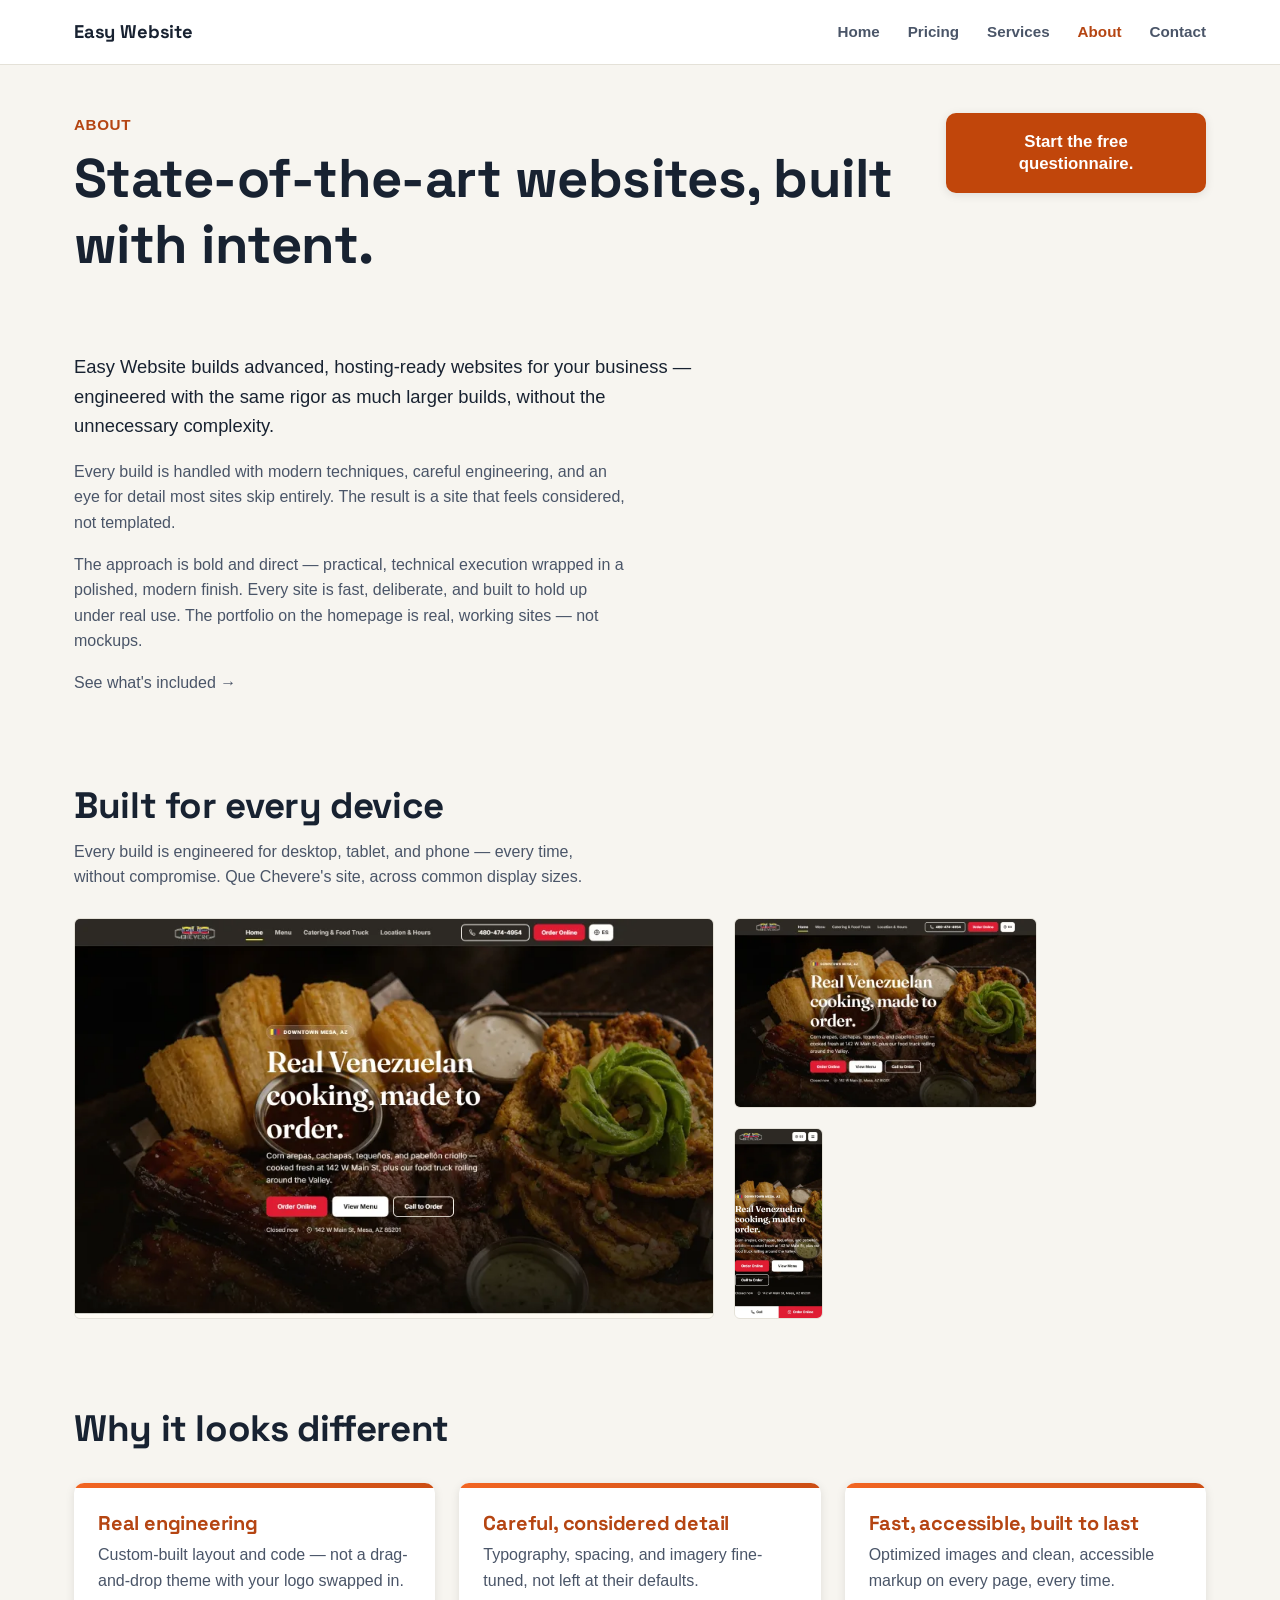
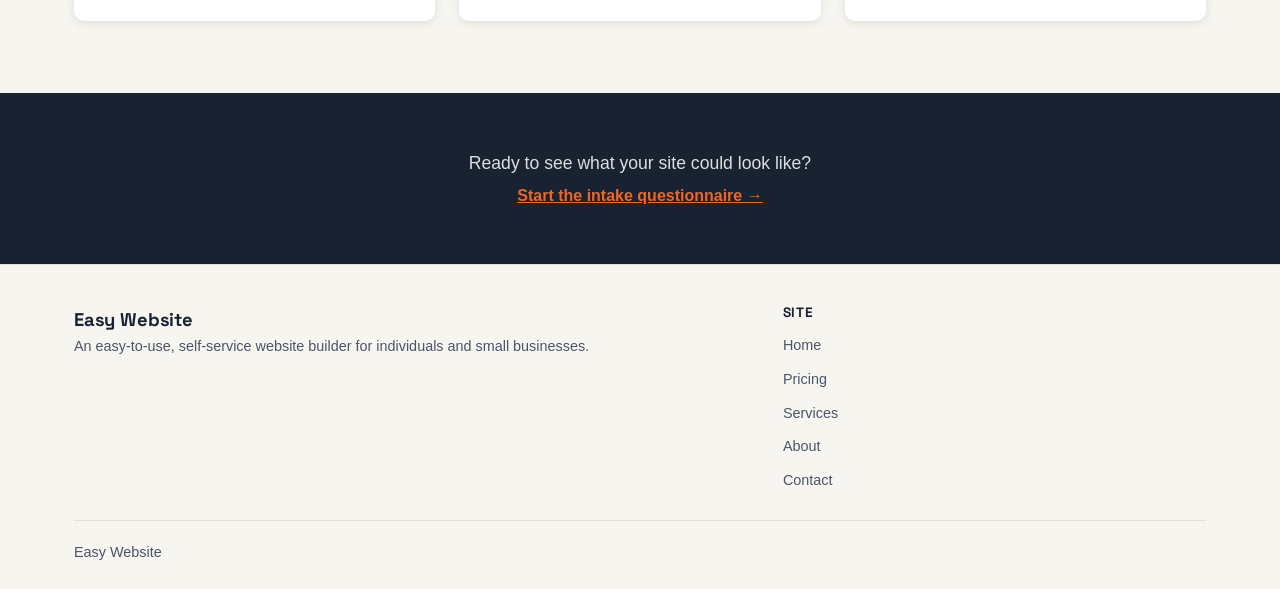
==== commit 4d443393: "Reorder nav to Home, Pricing, Services, About, Contact Applies to the header nav and footer site-lin" ====
--- a/about.html
+++ b/about.html
@@ -34,9 +34,9 @@
     <nav class="nav">
       <ul class="nav-links">
         <li><a href="./">Home</a></li>
+        <li><a href="pricing.html">Pricing</a></li>
+        <li><a href="services.html">Services</a></li>
         <li><a href="about.html" aria-current="page">About</a></li>
-        <li><a href="services.html">Services</a></li>
-        <li><a href="pricing.html">Pricing</a></li>
         <li><a href="contact.html">Contact</a></li>
       </ul>
     </nav>
@@ -151,9 +151,9 @@
         <h3>Site</h3>
         <ul>
           <li><a href="./">Home</a></li>
+          <li><a href="pricing.html">Pricing</a></li>
+          <li><a href="services.html">Services</a></li>
           <li><a href="about.html">About</a></li>
-          <li><a href="services.html">Services</a></li>
-          <li><a href="pricing.html">Pricing</a></li>
           <li><a href="contact.html">Contact</a></li>
         </ul>
       </div>
